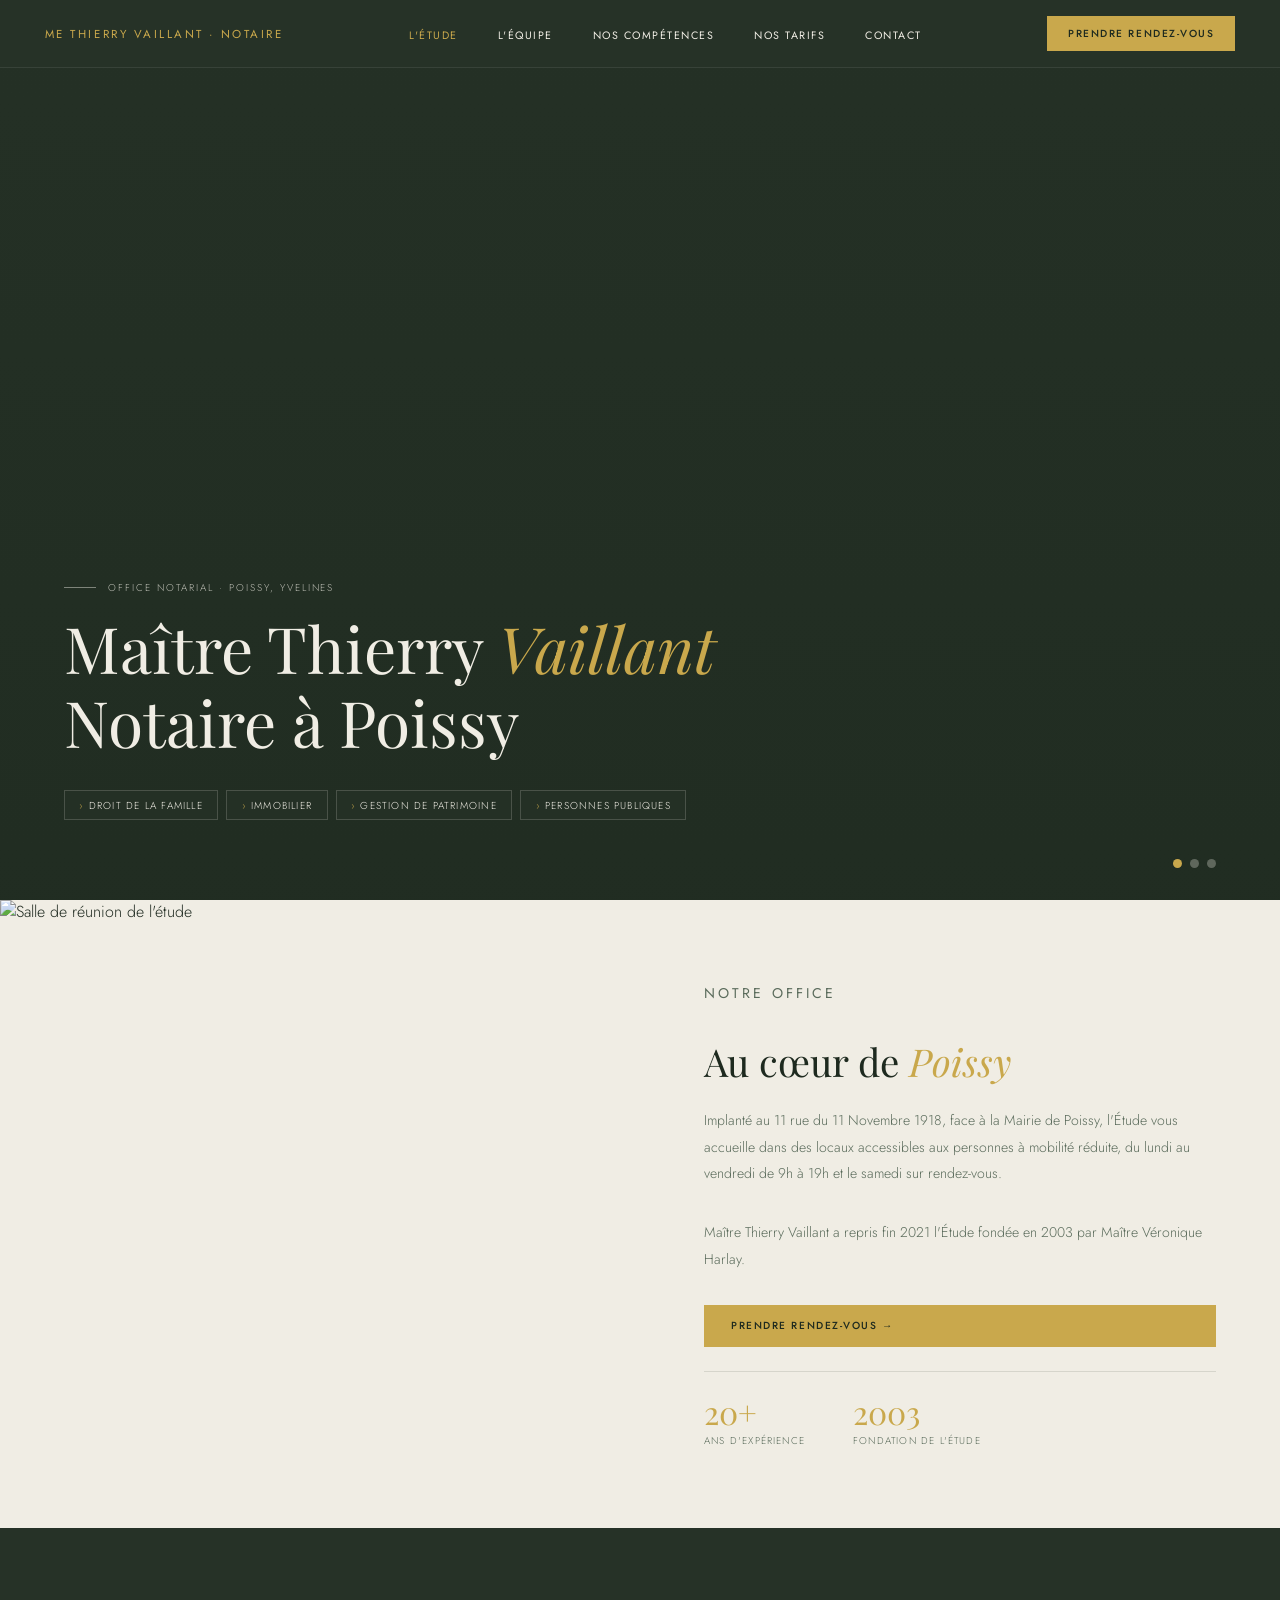
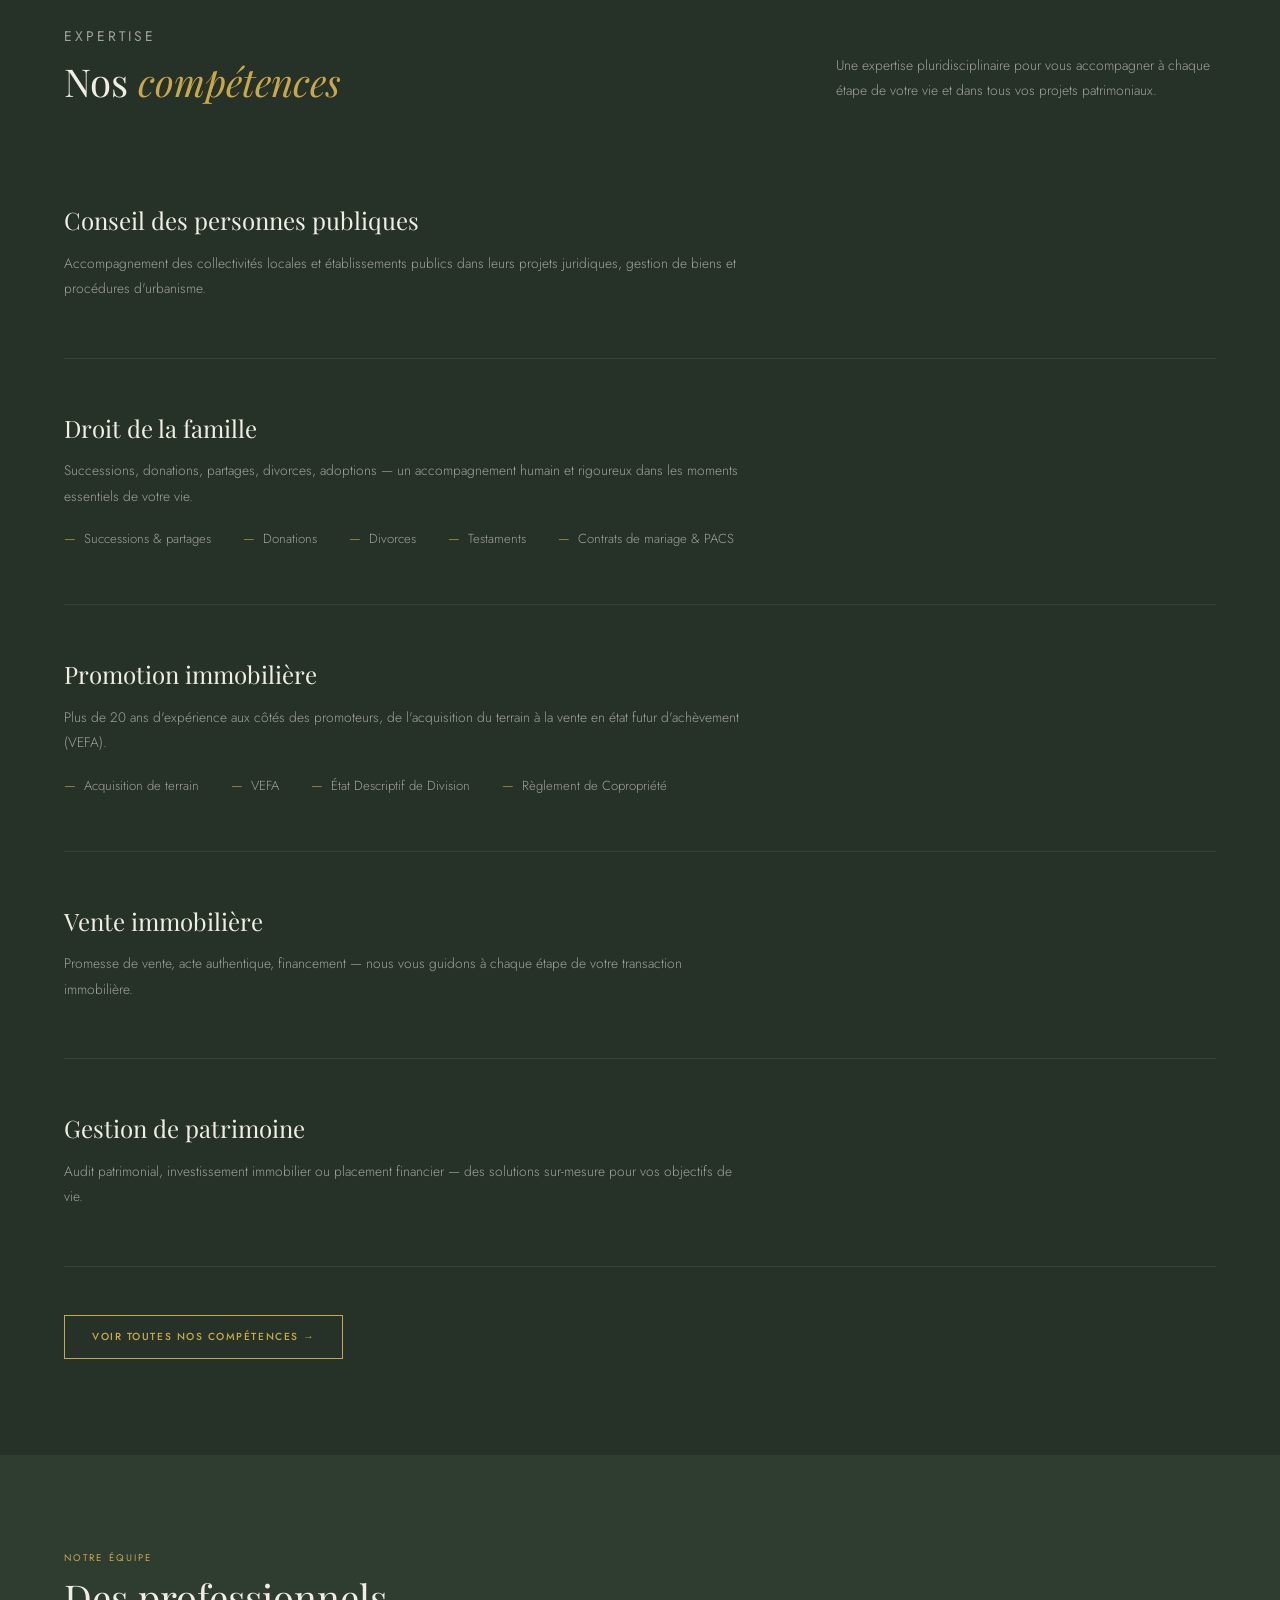
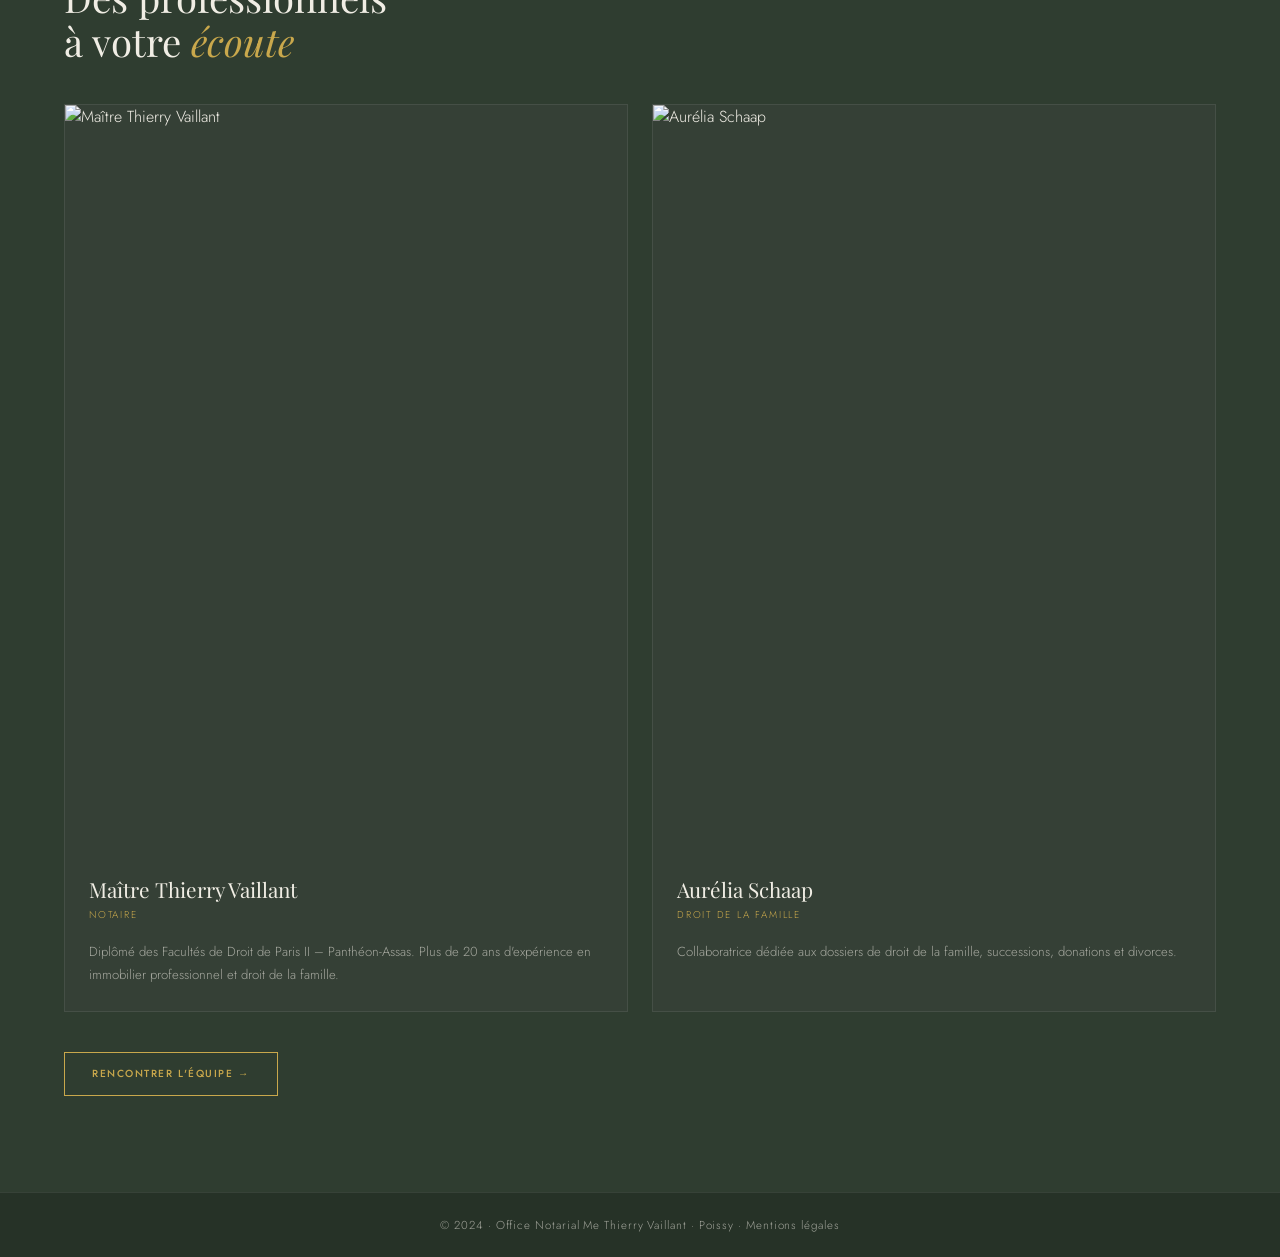
==== index.html @ fd230fa6 "first commit" ====
<!DOCTYPE html>
<html lang="fr">
<head>
  <meta charset="UTF-8">
  <meta name="viewport" content="width=device-width, initial-scale=1.0">
  <title>Office Notarial de Me Thierry VAILLANT — Notaire à Poissy</title>
  <link rel="stylesheet" href="style.css">
  <style>
    /* ── HERO SLIDER ── */
    .hero-slides { position:absolute; inset:0; z-index:0; }
    .hero-slide  { position:absolute; inset:0; opacity:0; transition:opacity 1s; }
    .hero-slide.active { opacity:1; }
    .hero-slide img { width:100%; height:100%; object-fit:cover; }

    .hero-dots { position:absolute; bottom:2rem; right:5vw; z-index:2; display:flex; gap:.5rem; }
    .dot { width:9px; height:9px; border-radius:50%; background:rgba(240,237,228,.3); cursor:pointer; transition:background .2s; border:none; }
    .dot.active { background:var(--gold); }

    /* ── OFFICE SECTION (alternating cream) ── */
    .office-intro {
      display:grid; grid-template-columns:1fr 1fr;
      gap:0; background:var(--cream); color:var(--text-dark);
    }
    .office-img { overflow:hidden; }
    .office-img img { width:100%; height:100%; object-fit:cover; display:block; min-height:400px; filter:saturate(.9); }
    .office-text { padding:5rem 5vw; display:flex; flex-direction:column; justify-content:center; }
    .office-text .label { color:var(--text-dark-muted); }
    .office-text h2 { color:var(--text-dark); margin-bottom:1.5rem; }
    .office-text p { font-size:.88rem; color:var(--text-dark-muted); line-height:1.9; margin-bottom:2rem; }
    .office-stats { display:flex; gap:3rem; margin-top:1.5rem; padding-top:1.5rem; border-top:1px solid rgba(30,42,31,.12); }
    .stat-num { font-family:'Playfair Display',serif; font-size:2rem; color:var(--gold); line-height:1; }
    .stat-lbl { font-size:.62rem; letter-spacing:.12em; text-transform:uppercase; color:var(--text-dark-muted); margin-top:.3rem; }

    /* ── COMPETENCES (dark) ── */
    .comp-header { display:flex; justify-content:space-between; align-items:flex-end; margin-bottom:3rem; gap:2rem; flex-wrap:wrap; }
    .comp-header p { font-size:.87rem; color:var(--text-muted); max-width:380px; line-height:1.8; }

    /* ── TEAM PREVIEW ── */
    .team-grid { display:grid; grid-template-columns:1fr 1fr; gap:1.5rem; margin-top:2.5rem; }

    @media(max-width:860px){
      .office-intro { grid-template-columns:1fr; }
      .office-img img { min-height:260px; }
      .team-grid { grid-template-columns:1fr; }
      .comp-header { flex-direction:column; align-items:flex-start; }
    }
  </style>
</head>
<body>

<!-- NAV -->
<nav>
  <a href="index.html" class="nav-logo">Me Thierry Vaillant · Notaire</a>
  <ul class="nav-links">
    <li><a href="index.html" class="active">L'étude</a></li>
    <li><a href="equipe.html">L'équipe</a></li>
    <li><a href="competences.html">Nos compétences</a></li>
    <li><a href="tarifs.html">Nos tarifs</a></li>
    <li><a href="contact.html">Contact</a></li>
  </ul>
  <a href="contact.html" class="nav-cta">Prendre rendez-vous</a>
  <button class="hamburger" id="ham"><span></span><span></span><span></span></button>
</nav>
<div class="mobile-menu" id="mob">
  <a href="index.html">L'étude</a>
  <a href="equipe.html">L'équipe</a>
  <a href="competences.html">Nos compétences</a>
  <a href="tarifs.html">Nos tarifs</a>
  <a href="contact.html">Contact</a>
  <a href="contact.html" class="mob-cta">Prendre rendez-vous</a>
</div>

<!-- HERO -->
<div class="hero">
  <div class="hero-slides">
    <div class="hero-slide active"><img src="https://images.unsplash.com/photo-1464082354059-27db6ce50048?w=1600&q=80" alt="Office notarial Poissy"></div>
    <div class="hero-slide"><img src="https://images.unsplash.com/photo-1497366216548-37526070297c?w=1600&q=80" alt="Étude notariale"></div>
    <div class="hero-slide"><img src="https://images.unsplash.com/photo-1486406146926-c627a92ad1ab?w=1600&q=80" alt="Poissy"></div>
  </div>
  <div class="hero-bg"></div>
  <div class="hero-content">
    <p class="hero-sublabel fu">Office Notarial · Poissy, Yvelines</p>
    <h1 class="fu fu1">Maître Thierry <span class="gold-italic">Vaillant</span><br>Notaire à Poissy</h1>
    <div class="hero-pills fu fu2">
      <span class="pill">Droit de la famille</span>
      <span class="pill">Immobilier</span>
      <span class="pill">Gestion de patrimoine</span>
      <span class="pill">Personnes publiques</span>
    </div>
  </div>
  <div class="hero-dots">
    <button class="dot active" data-i="0"></button>
    <button class="dot" data-i="1"></button>
    <button class="dot" data-i="2"></button>
  </div>
</div>

<!-- NOTRE OFFICE (cream) -->
<div class="office-intro">
  <div class="office-img">
    <img src="https://images.unsplash.com/photo-1497366811353-6870744d04b2?w=900&q=80" alt="Salle de réunion de l'étude">
  </div>
  <div class="office-text">
    <p class="label">Notre office</p>
    <h2>Au cœur de <span style="font-style:italic;color:var(--gold)">Poissy</span></h2>
    <p>
      Implanté au 11 rue du 11 Novembre 1918, face à la Mairie de Poissy, l'Étude vous accueille dans des locaux accessibles aux personnes à mobilité réduite, du lundi au vendredi de 9h à 19h et le samedi sur rendez-vous.
    </p>
    <p>
      Maître Thierry Vaillant a repris fin 2021 l'Étude fondée en 2003 par Maître Véronique Harlay.
    </p>
    <a href="contact.html" class="btn-gold">Prendre rendez-vous →</a>
    <div class="office-stats">
      <div><div class="stat-num">20+</div><div class="stat-lbl">Ans d'expérience</div></div>
      <div><div class="stat-num">2003</div><div class="stat-lbl">Fondation de l'étude</div></div>
    </div>
  </div>
</div>

<!-- NOS COMPÉTENCES (vert foncé) -->
<section class="sec-green">
  <div class="comp-header">
    <div>
      <p class="label">Expertise</p>
      <h2>Nos <span class="gold-italic">compétences</span></h2>
    </div>
    <p>Une expertise pluridisciplinaire pour vous accompagner à chaque étape de votre vie et dans tous vos projets patrimoniaux.</p>
  </div>

  <div class="comp-block">
    <h3>Conseil des personnes publiques</h3>
    <p>Accompagnement des collectivités locales et établissements publics dans leurs projets juridiques, gestion de biens et procédures d'urbanisme.</p>
  </div>
  <div class="comp-block">
    <h3>Droit de la famille</h3>
    <p>Successions, donations, partages, divorces, adoptions — un accompagnement humain et rigoureux dans les moments essentiels de votre vie.</p>
    <ul class="comp-list">
      <li>Successions & partages</li><li>Donations</li><li>Divorces</li><li>Testaments</li><li>Contrats de mariage & PACS</li>
    </ul>
  </div>
  <div class="comp-block">
    <h3>Promotion immobilière</h3>
    <p>Plus de 20 ans d'expérience aux côtés des promoteurs, de l'acquisition du terrain à la vente en état futur d'achèvement (VEFA).</p>
    <ul class="comp-list">
      <li>Acquisition de terrain</li><li>VEFA</li><li>État Descriptif de Division</li><li>Règlement de Copropriété</li>
    </ul>
  </div>
  <div class="comp-block">
    <h3>Vente immobilière</h3>
    <p>Promesse de vente, acte authentique, financement — nous vous guidons à chaque étape de votre transaction immobilière.</p>
  </div>
  <div class="comp-block">
    <h3>Gestion de patrimoine</h3>
    <p>Audit patrimonial, investissement immobilier ou placement financier — des solutions sur-mesure pour vos objectifs de vie.</p>
  </div>

  <div style="margin-top:3rem;">
    <a href="competences.html" class="btn-outline">Voir toutes nos compétences →</a>
  </div>
</section>

<!-- NOTRE ÉQUIPE (vert moyen) -->
<section class="sec-mid">
  <p class="label">Notre équipe</p>
  <h2>Des professionnels<br>à votre <span class="gold-italic">écoute</span></h2>
  <div class="team-grid">
    <div class="team-card">
      <img src="https://images.unsplash.com/photo-1560250097-0b93528c311a?w=600&q=80" alt="Maître Thierry Vaillant">
      <div class="team-card-body">
        <h3>Maître Thierry Vaillant</h3>
        <p class="role">Notaire</p>
        <p>Diplômé des Facultés de Droit de Paris II – Panthéon-Assas. Plus de 20 ans d'expérience en immobilier professionnel et droit de la famille.</p>
      </div>
    </div>
    <div class="team-card">
      <img src="https://images.unsplash.com/photo-1573496359142-b8d87734a5a2?w=600&q=80" alt="Aurélia Schaap">
      <div class="team-card-body">
        <h3>Aurélia Schaap</h3>
        <p class="role">Droit de la famille</p>
        <p>Collaboratrice dédiée aux dossiers de droit de la famille, successions, donations et divorces.</p>
      </div>
    </div>
  </div>
  <div style="margin-top:2.5rem;">
    <a href="equipe.html" class="btn-outline">Rencontrer l'équipe →</a>
  </div>
</section>

<!-- FOOTER -->
<footer>
  © 2024 · Office Notarial Me Thierry Vaillant · Poissy · <a href="#">Mentions légales</a>
</footer>

<script>
  // NAV hamburger
  document.getElementById('ham').addEventListener('click',()=>document.getElementById('mob').classList.toggle('open'));

  // Hero slider
  const slides = document.querySelectorAll('.hero-slide');
  const dots   = document.querySelectorAll('.hero-dots .dot');
  let cur = 0;
  function go(i) {
    slides[cur].classList.remove('active'); dots[cur].classList.remove('active');
    cur = i; slides[cur].classList.add('active'); dots[cur].classList.add('active');
  }
  dots.forEach(d => d.addEventListener('click', () => go(+d.dataset.i)));
  setInterval(() => go((cur + 1) % slides.length), 5000);
</script>
</body>
</html>
---- style.css ----
@import url('https://fonts.googleapis.com/css2?family=Playfair+Display:ital,wght@0,400;0,500;1,400;1,500&family=Jost:wght@300;400;500&display=swap');

:root {
  --green-dark:   #263227;
  --green-mid:    #2f3d30;
  --green-card:   #354036;
  --green-border: rgba(255,255,255,0.08);
  --cream:        #F0EDE4;
  --gold:         #C9A84C;
  --gold-hover:   #dbbe6a;
  --text-light:   #F0EDE4;
  --text-muted:   rgba(240,237,228,0.6);
  --text-dark:    #1e2a1f;
  --text-dark-muted: #5a6b5b;
  --nav-h:        68px;
}

*, *::before, *::after { box-sizing: border-box; margin: 0; padding: 0; }
html { scroll-behavior: smooth; }

body {
  font-family: 'Jost', sans-serif;
  font-weight: 300;
  background: var(--green-dark);
  color: var(--text-light);
  overflow-x: hidden;
}

/* NAV */
nav {
  position: fixed;
  top: 0; left: 0; right: 0;
  z-index: 100;
  height: var(--nav-h);
  background: var(--green-dark);
  display: flex;
  align-items: center;
  justify-content: space-between;
  padding: 0 3.5vw;
  border-bottom: 1px solid var(--green-border);
}
.nav-logo {
  font-size: 0.72rem;
  font-weight: 400;
  letter-spacing: 0.22em;
  text-transform: uppercase;
  color: var(--gold);
  text-decoration: none;
}
.nav-links { display: flex; gap: 2.5rem; list-style: none; }
.nav-links a {
  font-size: 0.67rem;
  font-weight: 400;
  letter-spacing: 0.14em;
  text-transform: uppercase;
  color: var(--text-light);
  text-decoration: none;
  transition: color .2s;
}
.nav-links a:hover, .nav-links a.active { color: var(--gold); }
.nav-cta {
  font-size: 0.64rem;
  font-weight: 500;
  letter-spacing: 0.15em;
  text-transform: uppercase;
  color: var(--text-dark);
  background: var(--gold);
  text-decoration: none;
  padding: 0.6rem 1.3rem;
  transition: background .2s;
}
.nav-cta:hover { background: var(--gold-hover); }

.hamburger { display:none; flex-direction:column; gap:5px; cursor:pointer; background:none; border:none; padding:4px; }
.hamburger span { display:block; width:22px; height:1px; background:var(--text-light); }

.mobile-menu {
  display:none; position:fixed;
  top:var(--nav-h); left:0; right:0;
  background:var(--green-dark);
  padding:1.5rem 3.5vw 2rem;
  border-top:1px solid var(--green-border);
  z-index:99;
  flex-direction:column; gap:1.25rem;
}
.mobile-menu.open { display:flex; }
.mobile-menu a { font-size:.75rem; letter-spacing:.14em; text-transform:uppercase; color:var(--text-light); text-decoration:none; }
.mobile-menu .mob-cta { background:var(--gold); color:var(--text-dark); padding:.75rem 1.25rem; text-align:center; font-weight:500; }

/* LABEL */
.label {
  font-size: 0.6rem;
  font-weight: 400;
  letter-spacing: 0.22em;
  text-transform: uppercase;
  color: var(--gold);
  margin-bottom: 0.65rem;
}

/* SECTIONS */
.sec-green  { background: var(--green-dark); padding: 6rem 5vw; }
.sec-mid    { background: var(--green-mid);  padding: 6rem 5vw; }
.sec-cream  { background: var(--cream);      padding: 6rem 5vw; color: var(--text-dark); }

/* HEADINGS */
h1, h2, h3 { font-family: 'Playfair Display', serif; font-weight: 400; line-height: 1.15; }
h1 { font-size: clamp(2.8rem, 5vw, 5rem); }
h2 { font-size: clamp(1.9rem, 3vw, 2.8rem); }
h3 { font-size: 1.2rem; }
.gold-italic { font-style: italic; color: var(--gold); }

/* HERO */
.hero {
  position: relative;
  height: 100vh; min-height: 600px;
  display: flex; align-items: flex-end;
  padding-bottom: 5rem; padding-left: 5vw;
  overflow: hidden;
}
.hero-bg { position:absolute; inset:0; z-index:1; background: linear-gradient(to bottom, rgba(30,42,31,.2) 0%, rgba(30,42,31,.65) 100%); }
.hero-bg-img { position:absolute; inset:0; width:100%; height:100%; object-fit:cover; z-index:0; }
.hero-content { position:relative; z-index:2; }
.hero-sublabel {
  font-size:.62rem; letter-spacing:.2em; text-transform:uppercase;
  color:rgba(240,237,228,.75);
  display:flex; align-items:center; gap:.75rem; margin-bottom:1rem;
}
.hero-sublabel::before { content:''; display:block; width:32px; height:1px; background:rgba(240,237,228,.45); }
.hero-pills { display:flex; flex-wrap:wrap; gap:.5rem; margin-top:2rem; }
.pill {
  font-size:.63rem; letter-spacing:.12em; text-transform:uppercase;
  color:var(--text-light);
  background:rgba(38,50,39,.75);
  border:1px solid rgba(240,237,228,.18);
  padding:.4rem .9rem; backdrop-filter:blur(4px);
}
.pill::before { content:'› '; color:var(--gold); }

/* PAGE HERO */
.page-hero {
  padding: calc(var(--nav-h) + 4rem) 5vw 4rem;
  background: var(--green-dark);
}
.page-hero p.sub {
  font-size:.88rem; color:var(--text-muted);
  line-height:1.85; margin-top:1rem; max-width:540px;
}

/* CARD DARK */
.card-dark {
  background: var(--green-card);
  border: 1px solid var(--green-border);
  padding: 2rem;
}

/* CARD CREAM */
.card-cream {
  background: #fff;
  border: 1px solid rgba(0,0,0,.07);
  padding: 1.4rem 1.6rem;
  display: flex; align-items: flex-start; gap: 1rem;
}
.card-cream .cc-icon { font-size:1.1rem; flex-shrink:0; padding-top:2px; }
.card-cream .cc-label { font-size:.58rem; letter-spacing:.2em; text-transform:uppercase; color:var(--gold); margin-bottom:.25rem; }
.card-cream .cc-text { font-size:.84rem; color:var(--text-dark); line-height:1.7; }

/* INFO ROWS (dark) */
.info-row {
  display:flex; align-items:flex-start; gap:1rem;
  padding:1.1rem 0;
  border-bottom:1px solid var(--green-border);
}
.info-row:last-child { border-bottom:none; }
.info-row .ir-icon { font-size:1.1rem; flex-shrink:0; width:28px; }
.info-row .ir-label { font-size:.58rem; letter-spacing:.2em; text-transform:uppercase; color:var(--gold); margin-bottom:.2rem; }
.info-row .ir-text { font-size:.85rem; color:var(--text-light); line-height:1.65; }

/* LAYOUTS */
.two-col { display:grid; grid-template-columns:1fr 1fr; gap:5rem; align-items:start; }
.two-col-wide { grid-template-columns:1.35fr 1fr; }
.grid-2 { display:grid; grid-template-columns:1fr 1fr; gap:1.25rem; }

/* COMP BLOCKS */
.comp-block { padding:3.5rem 0; border-bottom:1px solid var(--green-border); }
.comp-block:last-child { border-bottom:none; }
.comp-block h3 { font-family:'Playfair Display',serif; font-size:1.5rem; color:var(--text-light); margin-bottom:1rem; }
.comp-block p { font-size:.86rem; color:var(--text-muted); line-height:1.85; max-width:680px; }
.comp-list { list-style:none; margin-top:1.25rem; display:flex; flex-wrap:wrap; gap:.5rem 2rem; }
.comp-list li { font-size:.82rem; color:var(--text-muted); display:flex; align-items:center; gap:.5rem; }
.comp-list li::before { content:'—'; color:var(--gold); }

/* TABLE */
table { width:100%; border-collapse:collapse; }
thead th {
  font-size:.6rem; font-weight:400; letter-spacing:.2em; text-transform:uppercase;
  color:var(--gold); padding:.75rem 1.25rem;
  border-bottom:1px solid var(--green-border); text-align:left;
}
tbody tr { border-bottom:1px solid var(--green-border); transition:background .2s; }
tbody tr:hover { background:rgba(255,255,255,.04); }
tbody td { padding:1rem 1.25rem; font-size:.84rem; color:var(--text-light); line-height:1.5; }
tbody td.gold { color:var(--gold); }

/* BADGE */
.badge {
  display:inline-flex; align-items:center; gap:.4rem;
  font-size:.58rem; font-weight:500; letter-spacing:.15em; text-transform:uppercase;
  color:var(--text-light);
  background:rgba(60,130,60,.3);
  border:1px solid rgba(80,160,80,.35);
  padding:.3rem .8rem;
}
.badge::before { content:'●'; color:#6abf6a; font-size:.45rem; }

/* BUTTONS */
.btn-gold {
  display:inline-flex; align-items:center; gap:.6rem;
  font-family:'Jost',sans-serif; font-size:.64rem; font-weight:500;
  letter-spacing:.15em; text-transform:uppercase;
  color:var(--text-dark); background:var(--gold);
  text-decoration:none; padding:.85rem 1.7rem;
  border:none; cursor:pointer; transition:background .2s;
}
.btn-gold:hover { background:var(--gold-hover); }

.btn-outline {
  display:inline-flex; align-items:center; gap:.6rem;
  font-size:.64rem; font-weight:500; letter-spacing:.15em; text-transform:uppercase;
  color:var(--gold); background:transparent;
  border:1px solid var(--gold); text-decoration:none;
  padding:.85rem 1.7rem; transition:background .2s, color .2s;
}
.btn-outline:hover { background:var(--gold); color:var(--text-dark); }

/* TEAM CARD */
.team-card { background:var(--green-card); border:1px solid var(--green-border); }
.team-card img { width:100%; aspect-ratio:3/4; object-fit:cover; object-position:top; display:block; filter:saturate(.9); }
.team-card-body { padding:1.5rem; }
.team-card-body h3 { font-size:1.3rem; color:var(--text-light); margin-bottom:.25rem; }
.team-card-body .role { font-size:.62rem; letter-spacing:.18em; text-transform:uppercase; color:var(--gold); margin-bottom:1rem; }
.team-card-body p { font-size:.82rem; color:var(--text-muted); line-height:1.8; }

/* FORM */
.form-group { margin-bottom:1.1rem; }
.form-group label { display:block; font-size:.58rem; letter-spacing:.18em; text-transform:uppercase; color:var(--text-muted); margin-bottom:.4rem; }
.form-group input,
.form-group select,
.form-group textarea {
  width:100%; font-family:'Jost',sans-serif; font-size:.85rem; font-weight:300;
  color:var(--text-light); background:rgba(255,255,255,.05);
  border:none; border-bottom:1px solid var(--green-border);
  padding:.7rem 0; outline:none; transition:border-color .2s; -webkit-appearance:none;
}
.form-group input:focus,
.form-group select:focus,
.form-group textarea:focus { border-color:var(--gold); }
.form-group textarea { resize:vertical; min-height:100px; }
.form-group select {
  cursor:pointer;
  background-image:url("data:image/svg+xml,%3Csvg xmlns='http://www.w3.org/2000/svg' width='10' height='6'%3E%3Cpath d='M0 0l5 6 5-6z' fill='%23C9A84C'/%3E%3C/svg%3E");
  background-repeat:no-repeat; background-position:right 0 center;
}
.form-group select option { background:var(--green-dark); }

/* CONTACT ROW */
.contact-row {
  display:flex; align-items:center; gap:.85rem;
  padding:.9rem 0; border-bottom:1px solid var(--green-border);
  font-size:.87rem; color:var(--text-light);
}
.contact-row .ci-icon { font-size:1rem; width:24px; flex-shrink:0; }
.contact-row a { color:var(--text-light); text-decoration:none; }
.contact-row a:hover { color:var(--gold); }

/* FOOTER */
footer {
  background:var(--green-dark);
  border-top:1px solid var(--green-border);
  padding:1.5rem 5vw; text-align:center;
  font-size:.72rem; color:var(--text-muted); letter-spacing:.08em;
}
footer a { color:var(--text-muted); text-decoration:none; }
footer a:hover { color:var(--gold); }

/* RESPONSIVE */
@media (max-width: 860px) {
  .nav-links, .nav-cta { display:none; }
  .hamburger { display:flex; }
  .two-col, .two-col-wide { grid-template-columns:1fr; gap:2.5rem; }
  .grid-2 { grid-template-columns:1fr; }
  .sec-green, .sec-mid, .sec-cream { padding:4rem 5vw; }
}

/* FADE UP */
@keyframes fadeUp { from { opacity:0; transform:translateY(22px); } to { opacity:1; transform:translateY(0); } }
.fu  { opacity:0; animation:fadeUp .7s ease forwards; }
.fu1 { animation-delay:.1s; }
.fu2 { animation-delay:.22s; }
.fu3 { animation-delay:.36s; }
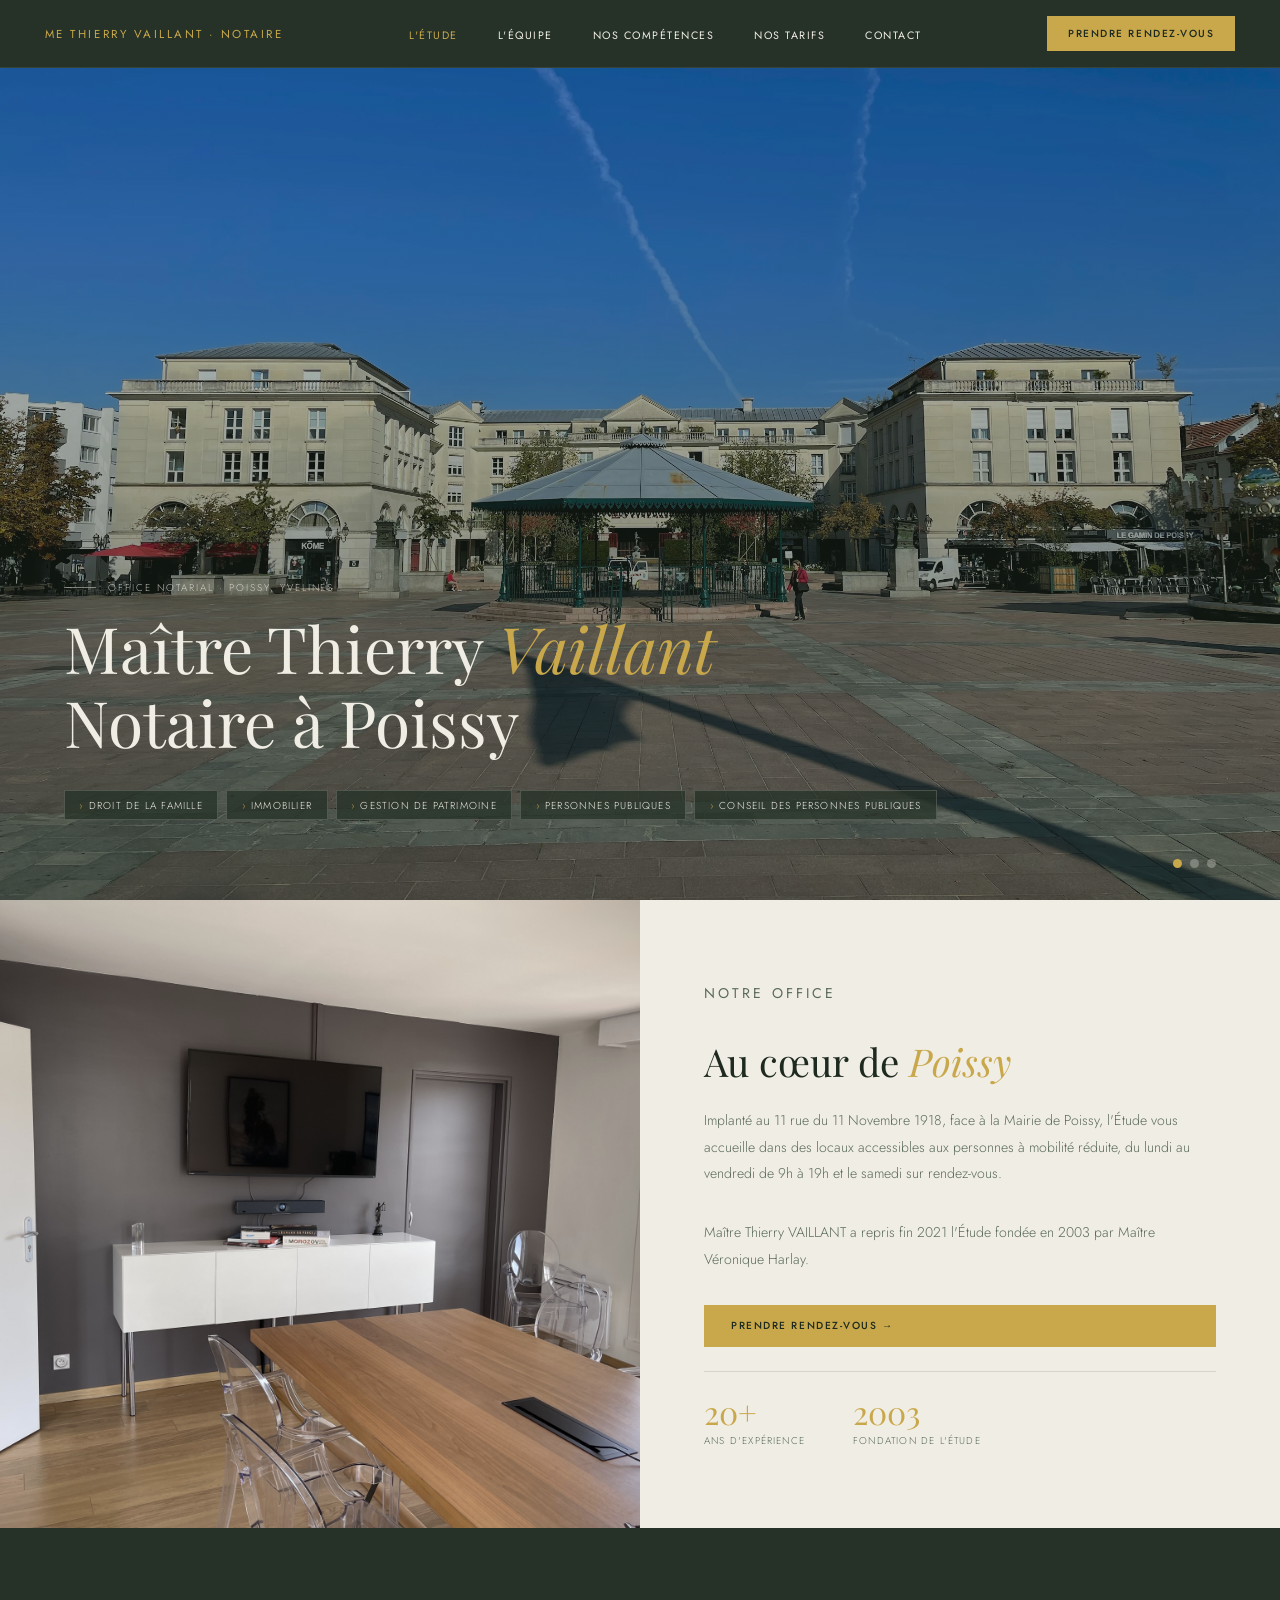
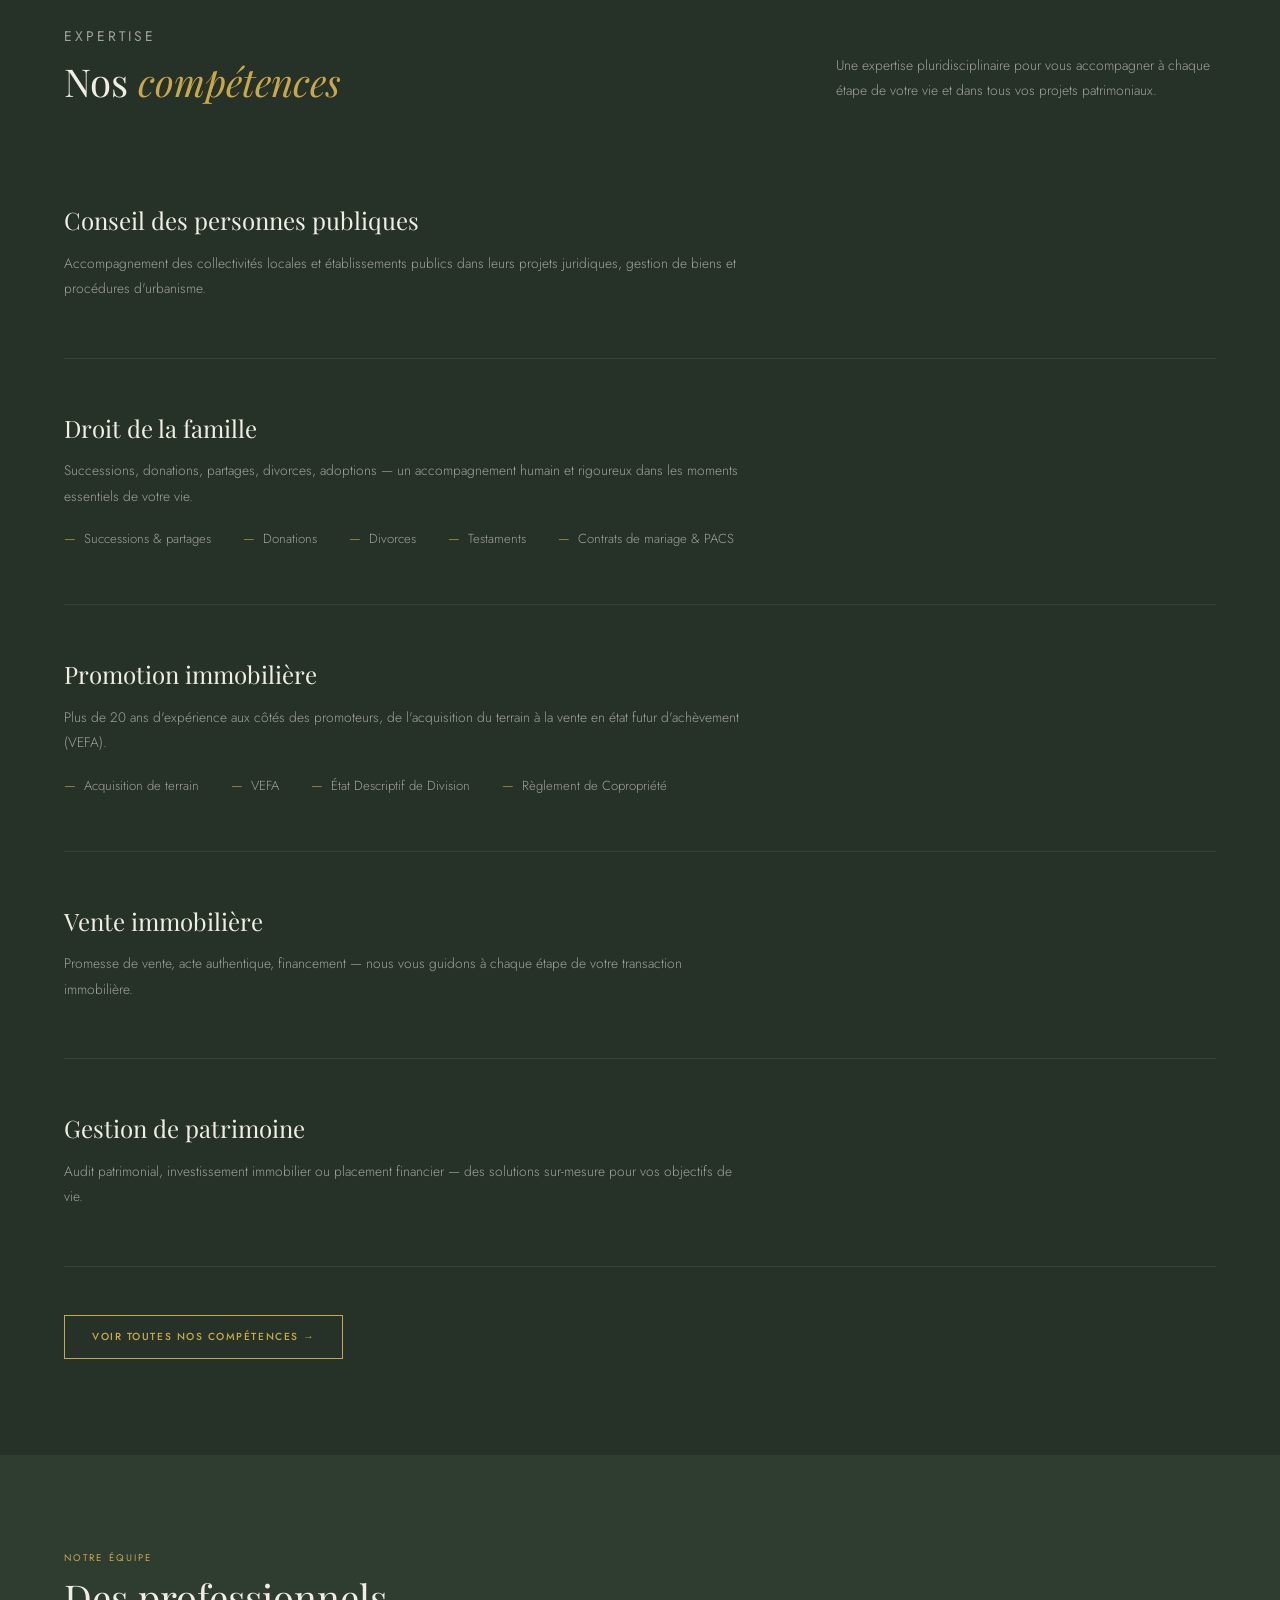
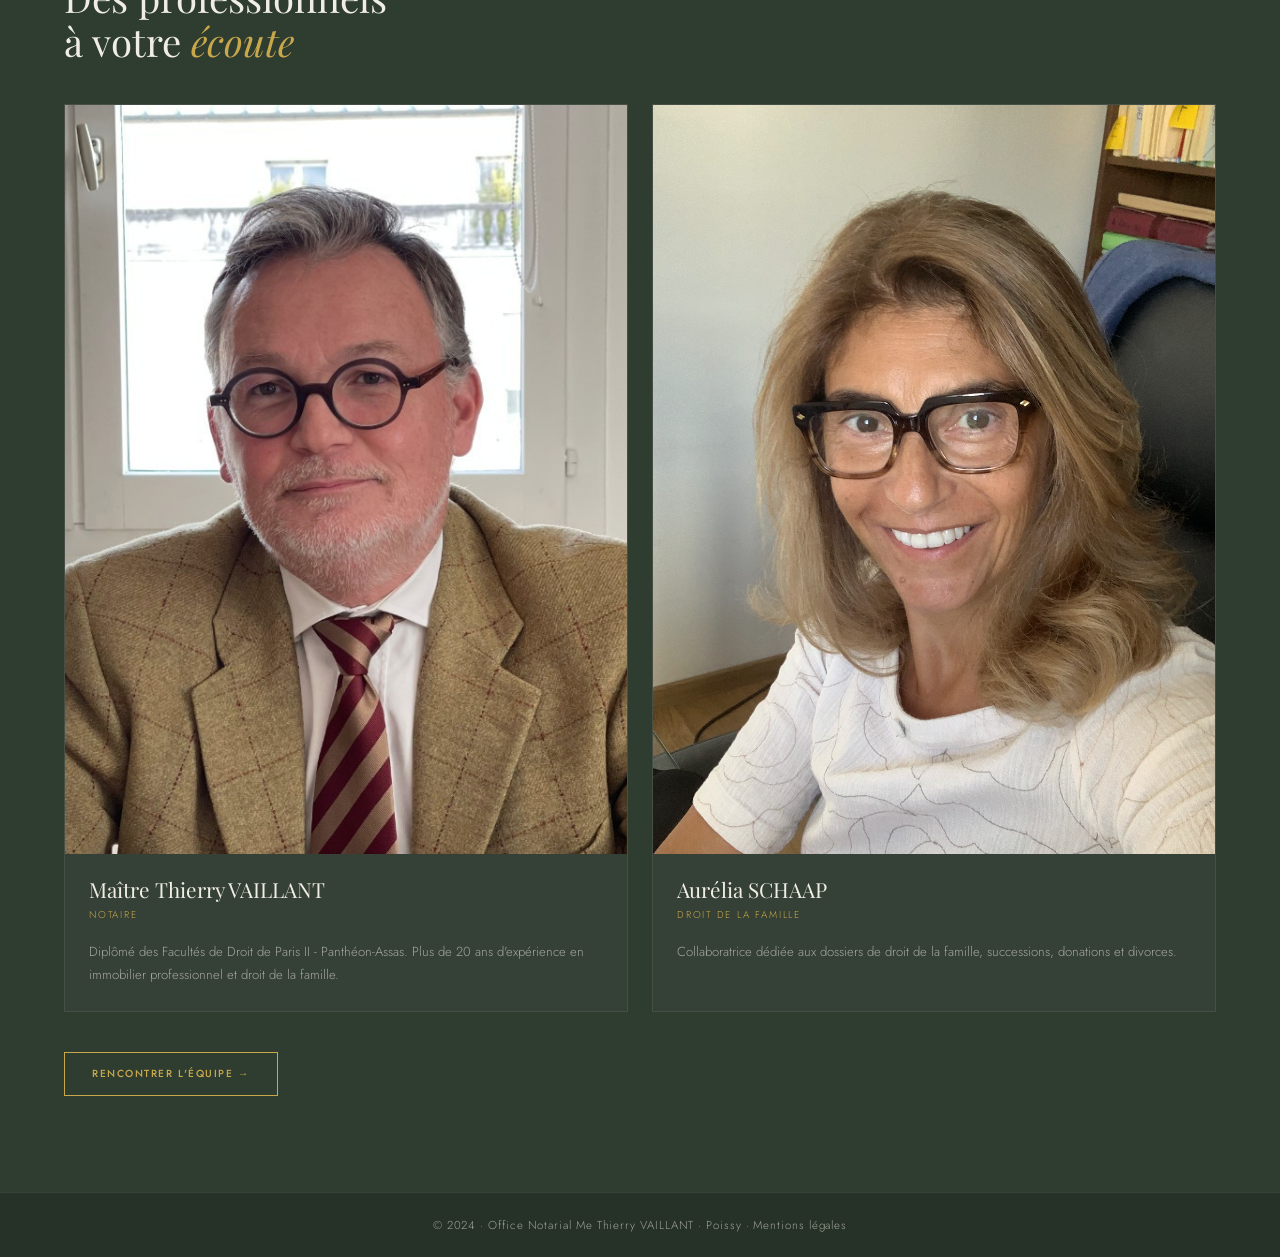
==== commit aa153a5b: "feat: add photos" ====
--- a/index.html
+++ b/index.html
@@ -50,7 +50,7 @@
 
 <!-- NAV -->
 <nav>
-  <a href="index.html" class="nav-logo">Me Thierry Vaillant · Notaire</a>
+  <a href="index.html" class="nav-logo">Me Thierry VAILLANT · Notaire</a>
   <ul class="nav-links">
     <li><a href="index.html" class="active">L'étude</a></li>
     <li><a href="equipe.html">L'équipe</a></li>
@@ -73,9 +73,9 @@
 <!-- HERO -->
 <div class="hero">
   <div class="hero-slides">
-    <div class="hero-slide active"><img src="https://images.unsplash.com/photo-1464082354059-27db6ce50048?w=1600&q=80" alt="Office notarial Poissy"></div>
-    <div class="hero-slide"><img src="https://images.unsplash.com/photo-1497366216548-37526070297c?w=1600&q=80" alt="Étude notariale"></div>
-    <div class="hero-slide"><img src="https://images.unsplash.com/photo-1486406146926-c627a92ad1ab?w=1600&q=80" alt="Poissy"></div>
+    <div class="hero-slide active"><img src="./photos//office/outside.webp" alt="Office notarial Poissy"></div>
+    <div class="hero-slide"><img src="./photos/office/accueil.jpg" alt="Étude notariale"></div>
+    <div class="hero-slide"><img src="./photos/office/sign.jpg" alt="Poissy"></div>
   </div>
   <div class="hero-bg"></div>
   <div class="hero-content">
@@ -86,6 +86,7 @@
       <span class="pill">Immobilier</span>
       <span class="pill">Gestion de patrimoine</span>
       <span class="pill">Personnes publiques</span>
+      <span class="pill">Conseil des personnes publiques</span>
     </div>
   </div>
   <div class="hero-dots">
@@ -98,7 +99,7 @@
 <!-- NOTRE OFFICE (cream) -->
 <div class="office-intro">
   <div class="office-img">
-    <img src="https://images.unsplash.com/photo-1497366811353-6870744d04b2?w=900&q=80" alt="Salle de réunion de l'étude">
+    <img src="./photos/office/sign_2.jpg" alt="Salle de réunion de l'étude">
   </div>
   <div class="office-text">
     <p class="label">Notre office</p>
@@ -107,7 +108,7 @@
       Implanté au 11 rue du 11 Novembre 1918, face à la Mairie de Poissy, l'Étude vous accueille dans des locaux accessibles aux personnes à mobilité réduite, du lundi au vendredi de 9h à 19h et le samedi sur rendez-vous.
     </p>
     <p>
-      Maître Thierry Vaillant a repris fin 2021 l'Étude fondée en 2003 par Maître Véronique Harlay.
+      Maître Thierry VAILLANT a repris fin 2021 l'Étude fondée en 2003 par Maître Véronique Harlay.
     </p>
     <a href="contact.html" class="btn-gold">Prendre rendez-vous →</a>
     <div class="office-stats">
@@ -165,17 +166,17 @@
   <h2>Des professionnels<br>à votre <span class="gold-italic">écoute</span></h2>
   <div class="team-grid">
     <div class="team-card">
-      <img src="https://images.unsplash.com/photo-1560250097-0b93528c311a?w=600&q=80" alt="Maître Thierry Vaillant">
+      <img src="./photos/team/2.jpeg" alt="Maître Thierry VAILLANT">
       <div class="team-card-body">
-        <h3>Maître Thierry Vaillant</h3>
+        <h3>Maître Thierry VAILLANT</h3>
         <p class="role">Notaire</p>
-        <p>Diplômé des Facultés de Droit de Paris II – Panthéon-Assas. Plus de 20 ans d'expérience en immobilier professionnel et droit de la famille.</p>
+        <p>Diplômé des Facultés de Droit de Paris II - Panthéon-Assas. Plus de 20 ans d'expérience en immobilier professionnel et droit de la famille.</p>
       </div>
     </div>
     <div class="team-card">
-      <img src="https://images.unsplash.com/photo-1573496359142-b8d87734a5a2?w=600&q=80" alt="Aurélia Schaap">
+      <img src="./photos/team/1.png" alt="Aurélia SCHAAP">
       <div class="team-card-body">
-        <h3>Aurélia Schaap</h3>
+        <h3>Aurélia SCHAAP</h3>
         <p class="role">Droit de la famille</p>
         <p>Collaboratrice dédiée aux dossiers de droit de la famille, successions, donations et divorces.</p>
       </div>
@@ -188,7 +189,7 @@
 
 <!-- FOOTER -->
 <footer>
-  © 2024 · Office Notarial Me Thierry Vaillant · Poissy · <a href="#">Mentions légales</a>
+  © 2024 · Office Notarial Me Thierry VAILLANT · Poissy · <a href="mentions.html">Mentions légales</a>
 </footer>
 
 <script>
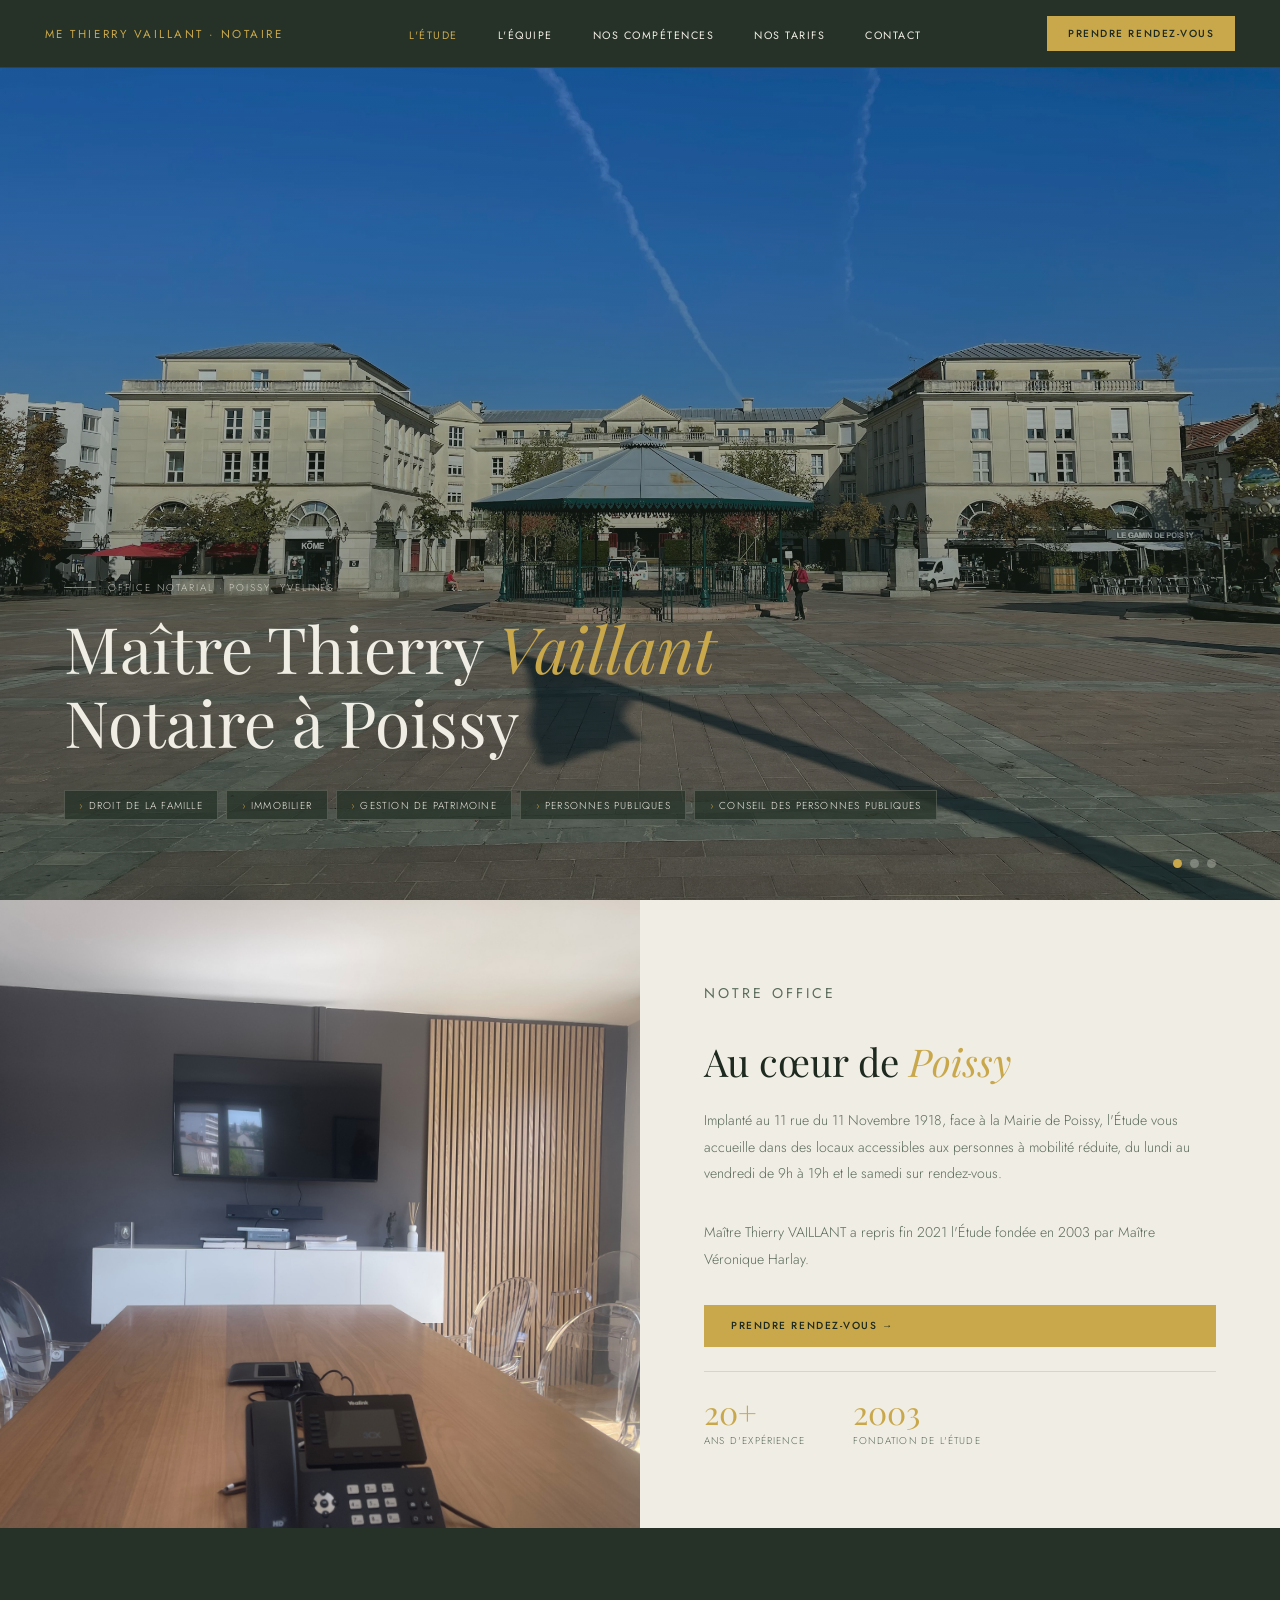
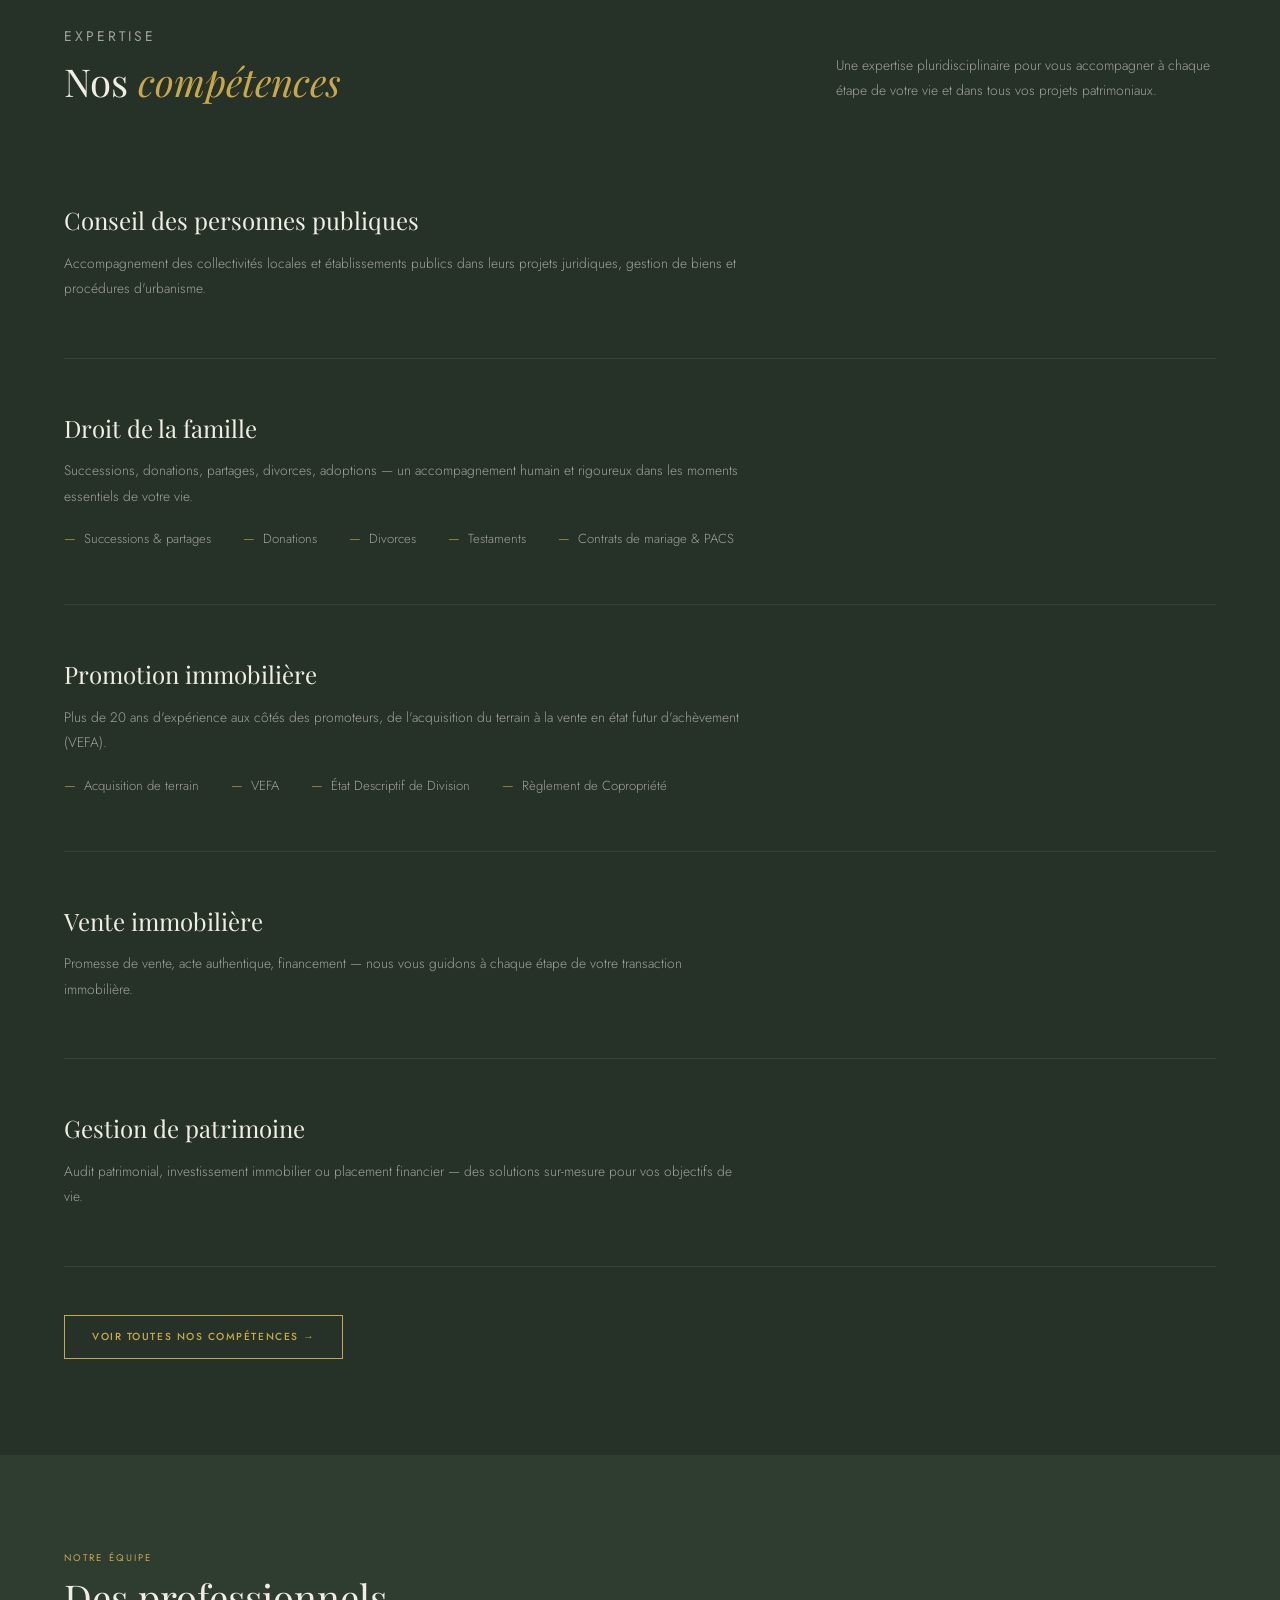
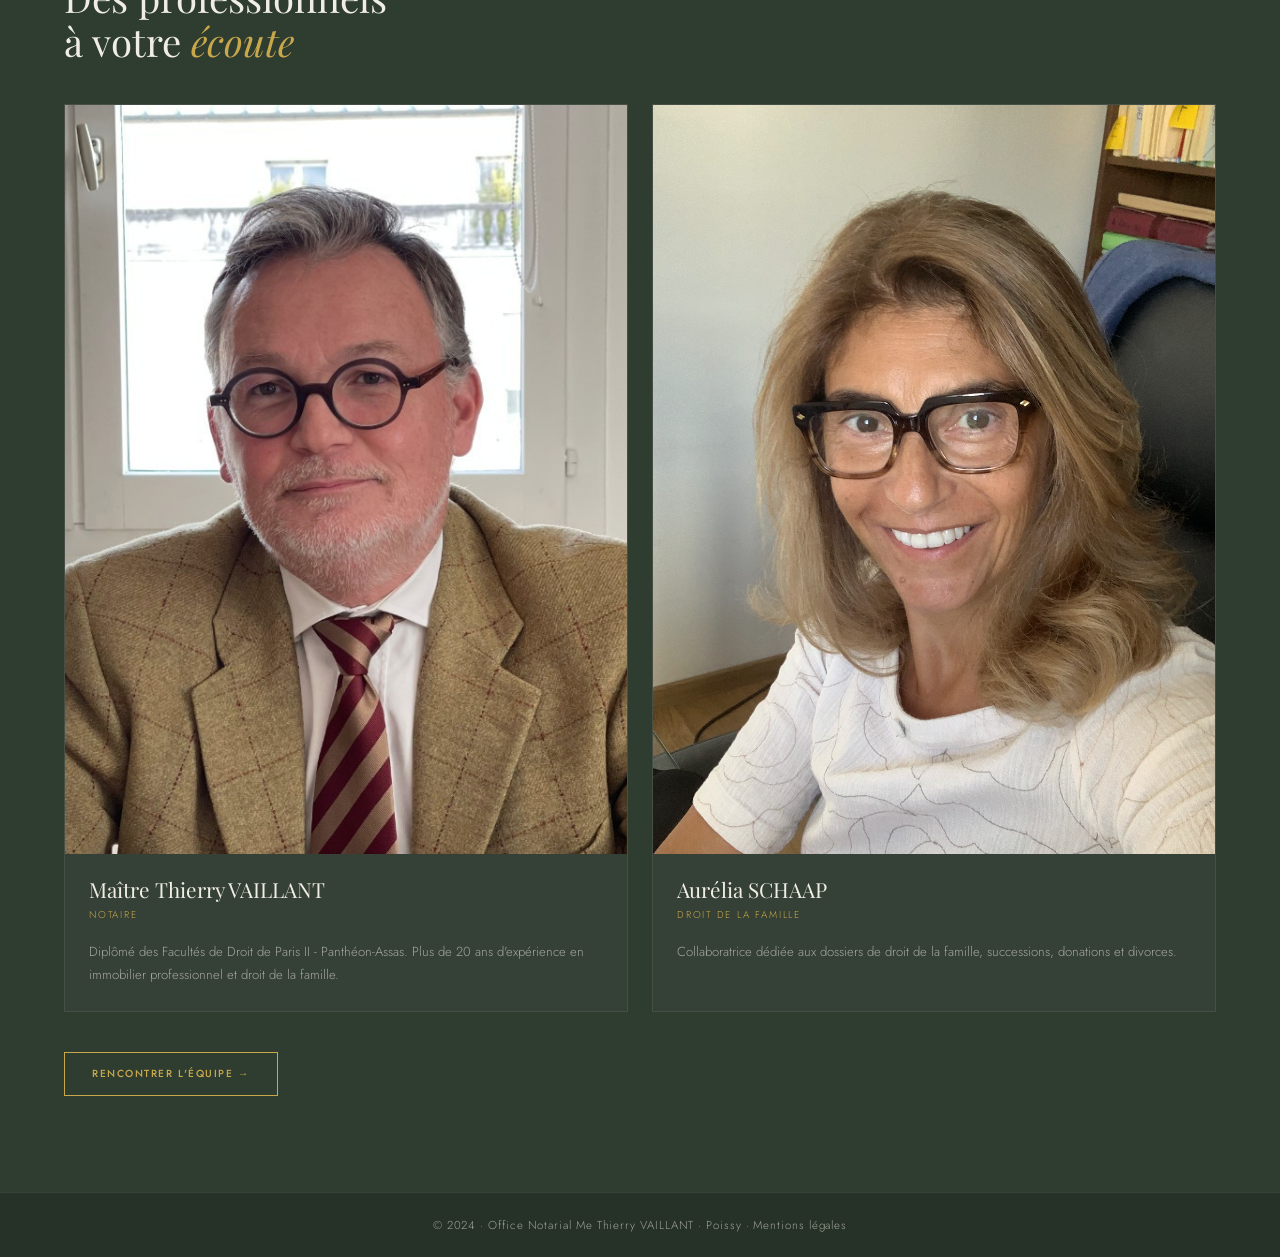
==== commit ba540c8e: "FEAT: Add changes from dad" ====
--- a/index.html
+++ b/index.html
@@ -99,7 +99,7 @@
 <!-- NOTRE OFFICE (cream) -->
 <div class="office-intro">
   <div class="office-img">
-    <img src="./photos/office/sign_2.jpg" alt="Salle de réunion de l'étude">
+    <img src="./photos/office/sign_3.jpg" alt="Salle de réunion de l'étude">
   </div>
   <div class="office-text">
     <p class="label">Notre office</p>
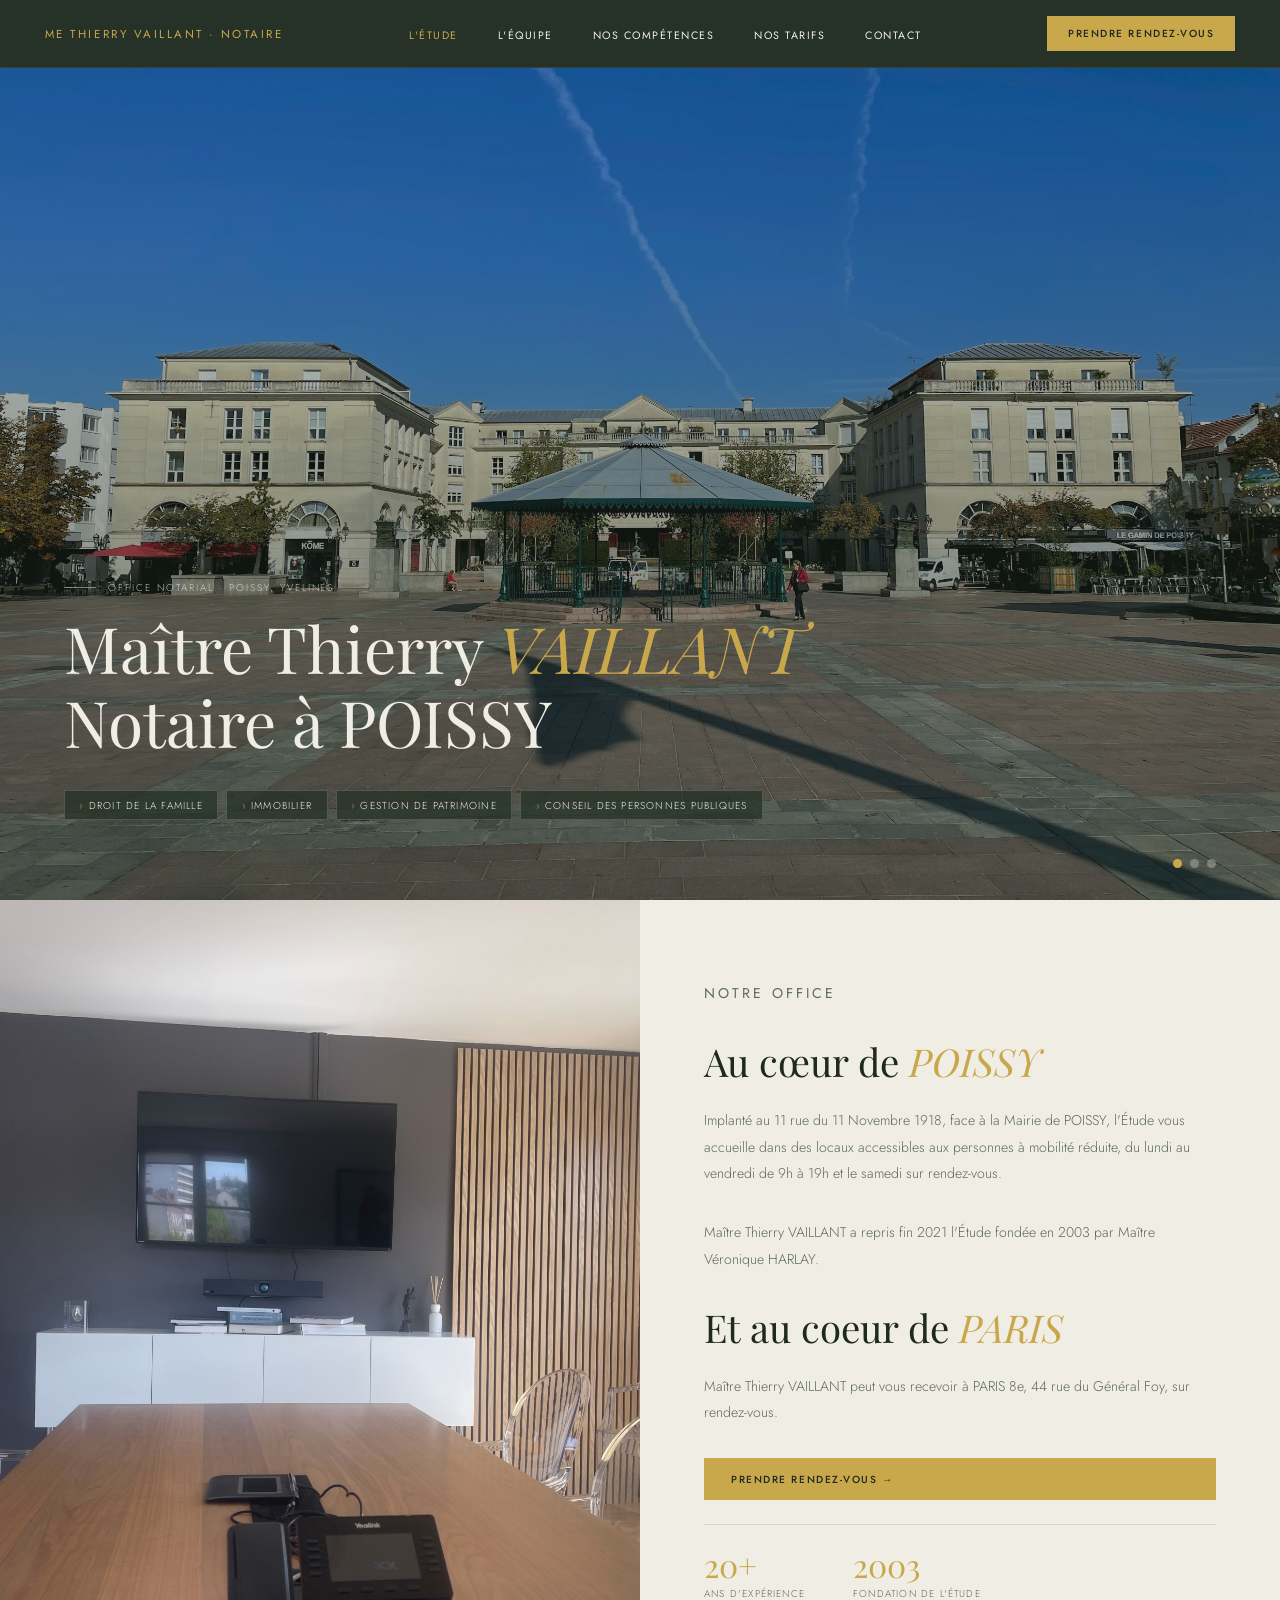
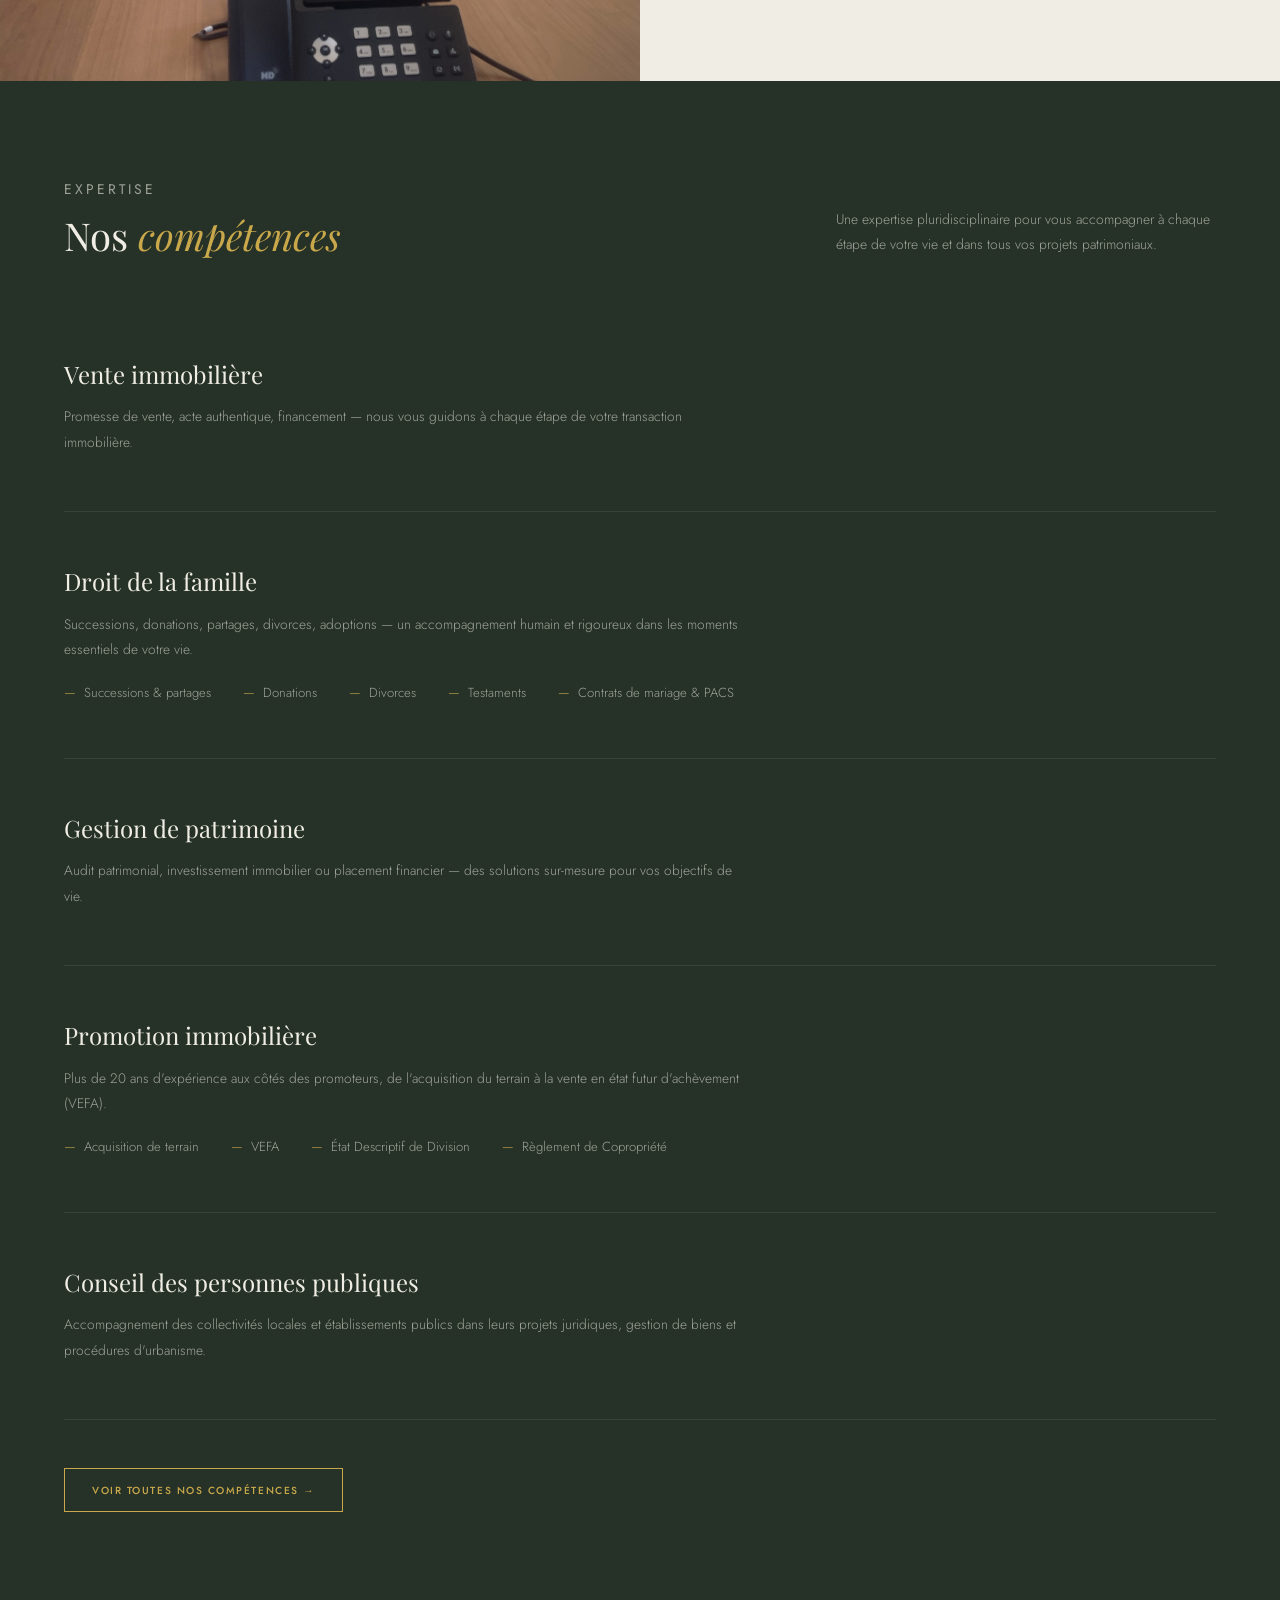
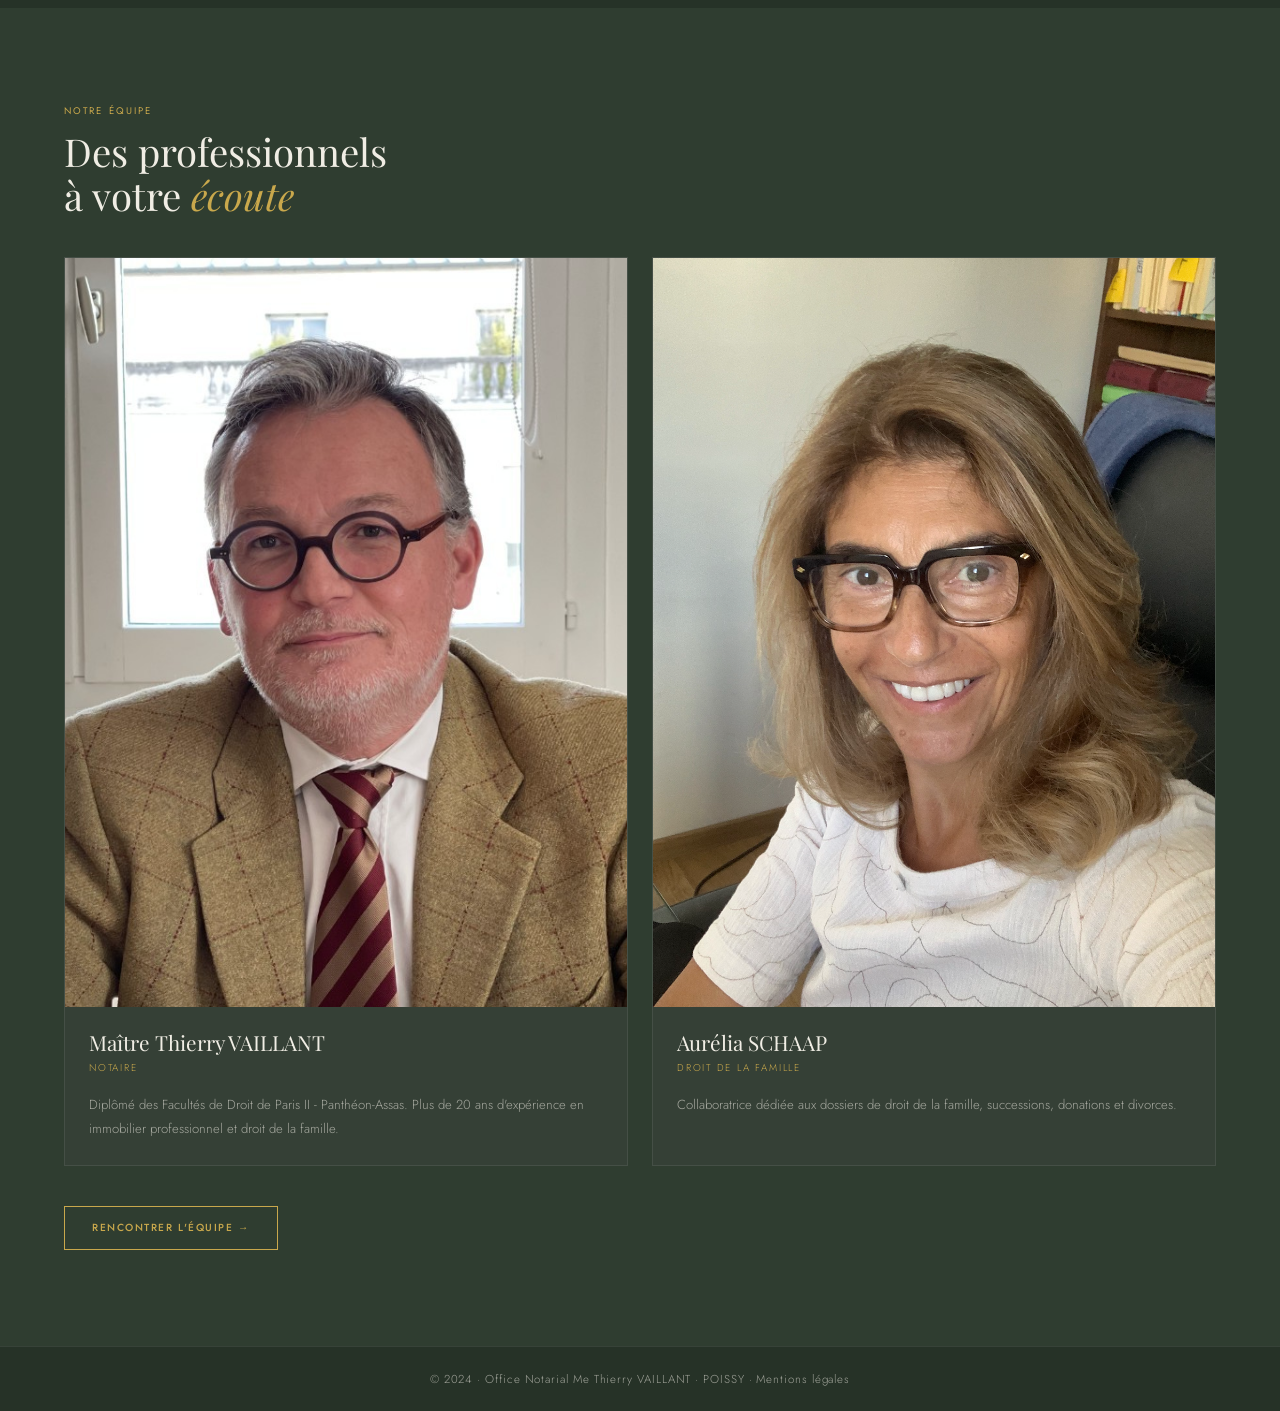
==== commit 1c4f4133: "FEAT:" ====
--- a/index.html
+++ b/index.html
@@ -1,211 +1,355 @@
-<!DOCTYPE html>
+<!doctype html>
 <html lang="fr">
-<head>
-  <meta charset="UTF-8">
-  <meta name="viewport" content="width=device-width, initial-scale=1.0">
-  <title>Office Notarial de Me Thierry VAILLANT — Notaire à Poissy</title>
-  <link rel="stylesheet" href="style.css">
-  <style>
-    /* ── HERO SLIDER ── */
-    .hero-slides { position:absolute; inset:0; z-index:0; }
-    .hero-slide  { position:absolute; inset:0; opacity:0; transition:opacity 1s; }
-    .hero-slide.active { opacity:1; }
-    .hero-slide img { width:100%; height:100%; object-fit:cover; }
-
-    .hero-dots { position:absolute; bottom:2rem; right:5vw; z-index:2; display:flex; gap:.5rem; }
-    .dot { width:9px; height:9px; border-radius:50%; background:rgba(240,237,228,.3); cursor:pointer; transition:background .2s; border:none; }
-    .dot.active { background:var(--gold); }
-
-    /* ── OFFICE SECTION (alternating cream) ── */
-    .office-intro {
-      display:grid; grid-template-columns:1fr 1fr;
-      gap:0; background:var(--cream); color:var(--text-dark);
-    }
-    .office-img { overflow:hidden; }
-    .office-img img { width:100%; height:100%; object-fit:cover; display:block; min-height:400px; filter:saturate(.9); }
-    .office-text { padding:5rem 5vw; display:flex; flex-direction:column; justify-content:center; }
-    .office-text .label { color:var(--text-dark-muted); }
-    .office-text h2 { color:var(--text-dark); margin-bottom:1.5rem; }
-    .office-text p { font-size:.88rem; color:var(--text-dark-muted); line-height:1.9; margin-bottom:2rem; }
-    .office-stats { display:flex; gap:3rem; margin-top:1.5rem; padding-top:1.5rem; border-top:1px solid rgba(30,42,31,.12); }
-    .stat-num { font-family:'Playfair Display',serif; font-size:2rem; color:var(--gold); line-height:1; }
-    .stat-lbl { font-size:.62rem; letter-spacing:.12em; text-transform:uppercase; color:var(--text-dark-muted); margin-top:.3rem; }
-
-    /* ── COMPETENCES (dark) ── */
-    .comp-header { display:flex; justify-content:space-between; align-items:flex-end; margin-bottom:3rem; gap:2rem; flex-wrap:wrap; }
-    .comp-header p { font-size:.87rem; color:var(--text-muted); max-width:380px; line-height:1.8; }
-
-    /* ── TEAM PREVIEW ── */
-    .team-grid { display:grid; grid-template-columns:1fr 1fr; gap:1.5rem; margin-top:2.5rem; }
-
-    @media(max-width:860px){
-      .office-intro { grid-template-columns:1fr; }
-      .office-img img { min-height:260px; }
-      .team-grid { grid-template-columns:1fr; }
-      .comp-header { flex-direction:column; align-items:flex-start; }
-    }
-  </style>
-</head>
-<body>
-
-<!-- NAV -->
-<nav>
-  <a href="index.html" class="nav-logo">Me Thierry VAILLANT · Notaire</a>
-  <ul class="nav-links">
-    <li><a href="index.html" class="active">L'étude</a></li>
-    <li><a href="equipe.html">L'équipe</a></li>
-    <li><a href="competences.html">Nos compétences</a></li>
-    <li><a href="tarifs.html">Nos tarifs</a></li>
-    <li><a href="contact.html">Contact</a></li>
-  </ul>
-  <a href="contact.html" class="nav-cta">Prendre rendez-vous</a>
-  <button class="hamburger" id="ham"><span></span><span></span><span></span></button>
-</nav>
-<div class="mobile-menu" id="mob">
-  <a href="index.html">L'étude</a>
-  <a href="equipe.html">L'équipe</a>
-  <a href="competences.html">Nos compétences</a>
-  <a href="tarifs.html">Nos tarifs</a>
-  <a href="contact.html">Contact</a>
-  <a href="contact.html" class="mob-cta">Prendre rendez-vous</a>
-</div>
-
-<!-- HERO -->
-<div class="hero">
-  <div class="hero-slides">
-    <div class="hero-slide active"><img src="./photos//office/outside.webp" alt="Office notarial Poissy"></div>
-    <div class="hero-slide"><img src="./photos/office/accueil.jpg" alt="Étude notariale"></div>
-    <div class="hero-slide"><img src="./photos/office/sign.jpg" alt="Poissy"></div>
-  </div>
-  <div class="hero-bg"></div>
-  <div class="hero-content">
-    <p class="hero-sublabel fu">Office Notarial · Poissy, Yvelines</p>
-    <h1 class="fu fu1">Maître Thierry <span class="gold-italic">Vaillant</span><br>Notaire à Poissy</h1>
-    <div class="hero-pills fu fu2">
-      <span class="pill">Droit de la famille</span>
-      <span class="pill">Immobilier</span>
-      <span class="pill">Gestion de patrimoine</span>
-      <span class="pill">Personnes publiques</span>
-      <span class="pill">Conseil des personnes publiques</span>
+  <head>
+    <meta charset="UTF-8" />
+    <meta name="viewport" content="width=device-width, initial-scale=1.0" />
+    <title>Office Notarial de Me Thierry VAILLANT — Notaire à POISSY</title>
+    <link rel="stylesheet" href="style.css" />
+    <style>
+      /* ── HERO SLIDER ── */
+      .hero-slides {
+        position: absolute;
+        inset: 0;
+        z-index: 0;
+      }
+      .hero-slide {
+        position: absolute;
+        inset: 0;
+        opacity: 0;
+        transition: opacity 1s;
+      }
+      .hero-slide.active {
+        opacity: 1;
+      }
+      .hero-slide img {
+        width: 100%;
+        height: 100%;
+        object-fit: cover;
+      }
+
+      .hero-dots {
+        position: absolute;
+        bottom: 2rem;
+        right: 5vw;
+        z-index: 2;
+        display: flex;
+        gap: 0.5rem;
+      }
+      .dot {
+        width: 9px;
+        height: 9px;
+        border-radius: 50%;
+        background: rgba(240, 237, 228, 0.3);
+        cursor: pointer;
+        transition: background 0.2s;
+        border: none;
+      }
+      .dot.active {
+        background: var(--gold);
+      }
+
+      /* ── OFFICE SECTION (alternating cream) ── */
+      .office-intro {
+        display: grid;
+        grid-template-columns: 1fr 1fr;
+        gap: 0;
+        background: var(--cream);
+        color: var(--text-dark);
+      }
+      .office-img {
+        overflow: hidden;
+      }
+      .office-img img {
+        width: 100%;
+        height: 100%;
+        object-fit: cover;
+        display: block;
+        min-height: 400px;
+        filter: saturate(0.9);
+      }
+      .office-text {
+        padding: 5rem 5vw;
+        display: flex;
+        flex-direction: column;
+        justify-content: center;
+      }
+      .office-text .label {
+        color: var(--text-dark-muted);
+      }
+      .office-text h2 {
+        color: var(--text-dark);
+        margin-bottom: 1.5rem;
+      }
+      .office-text p {
+        font-size: 0.88rem;
+        color: var(--text-dark-muted);
+        line-height: 1.9;
+        margin-bottom: 2rem;
+      }
+      .office-stats {
+        display: flex;
+        gap: 3rem;
+        margin-top: 1.5rem;
+        padding-top: 1.5rem;
+        border-top: 1px solid rgba(30, 42, 31, 0.12);
+      }
+      .stat-num {
+        font-family: "Playfair Display", serif;
+        font-size: 2rem;
+        color: var(--gold);
+        line-height: 1;
+      }
+      .stat-lbl {
+        font-size: 0.62rem;
+        letter-spacing: 0.12em;
+        text-transform: uppercase;
+        color: var(--text-dark-muted);
+        margin-top: 0.3rem;
+      }
+
+      /* ── COMPETENCES (dark) ── */
+      .comp-header {
+        display: flex;
+        justify-content: space-between;
+        align-items: flex-end;
+        margin-bottom: 3rem;
+        gap: 2rem;
+        flex-wrap: wrap;
+      }
+      .comp-header p {
+        font-size: 0.87rem;
+        color: var(--text-muted);
+        max-width: 380px;
+        line-height: 1.8;
+      }
+
+      /* ── TEAM PREVIEW ── */
+      .team-grid {
+        display: grid;
+        grid-template-columns: 1fr 1fr;
+        gap: 1.5rem;
+        margin-top: 2.5rem;
+      }
+
+      @media (max-width: 860px) {
+        .office-intro {
+          grid-template-columns: 1fr;
+        }
+        .office-img img {
+          min-height: 260px;
+        }
+        .team-grid {
+          grid-template-columns: 1fr;
+        }
+        .comp-header {
+          flex-direction: column;
+          align-items: flex-start;
+        }
+      }
+    </style>
+  </head>
+  <body>
+    <!-- NAV -->
+    <nav>
+      <a href="index.html" class="nav-logo">Me Thierry VAILLANT · Notaire</a>
+      <ul class="nav-links">
+        <li><a href="index.html" class="active">L'étude</a></li>
+        <li><a href="equipe.html">L'équipe</a></li>
+        <li><a href="competences.html">Nos compétences</a></li>
+        <li><a href="tarifs.html">Nos tarifs</a></li>
+        <li><a href="contact.html">Contact</a></li>
+      </ul>
+      <a href="contact.html" class="nav-cta">Prendre rendez-vous</a>
+      <button class="hamburger" id="ham"><span></span><span></span><span></span></button>
+    </nav>
+    <div class="mobile-menu" id="mob">
+      <a href="index.html">L'étude</a>
+      <a href="equipe.html">L'équipe</a>
+      <a href="competences.html">Nos compétences</a>
+      <a href="tarifs.html">Nos tarifs</a>
+      <a href="contact.html">Contact</a>
+      <a href="contact.html" class="mob-cta">Prendre rendez-vous</a>
     </div>
-  </div>
-  <div class="hero-dots">
-    <button class="dot active" data-i="0"></button>
-    <button class="dot" data-i="1"></button>
-    <button class="dot" data-i="2"></button>
-  </div>
-</div>
-
-<!-- NOTRE OFFICE (cream) -->
-<div class="office-intro">
-  <div class="office-img">
-    <img src="./photos/office/sign_3.jpg" alt="Salle de réunion de l'étude">
-  </div>
-  <div class="office-text">
-    <p class="label">Notre office</p>
-    <h2>Au cœur de <span style="font-style:italic;color:var(--gold)">Poissy</span></h2>
-    <p>
-      Implanté au 11 rue du 11 Novembre 1918, face à la Mairie de Poissy, l'Étude vous accueille dans des locaux accessibles aux personnes à mobilité réduite, du lundi au vendredi de 9h à 19h et le samedi sur rendez-vous.
-    </p>
-    <p>
-      Maître Thierry VAILLANT a repris fin 2021 l'Étude fondée en 2003 par Maître Véronique Harlay.
-    </p>
-    <a href="contact.html" class="btn-gold">Prendre rendez-vous →</a>
-    <div class="office-stats">
-      <div><div class="stat-num">20+</div><div class="stat-lbl">Ans d'expérience</div></div>
-      <div><div class="stat-num">2003</div><div class="stat-lbl">Fondation de l'étude</div></div>
+
+    <!-- HERO -->
+    <div class="hero">
+      <div class="hero-slides">
+        <div class="hero-slide active"><img src="./photos//office/outside.webp" alt="Office notarial POISSY" /></div>
+        <div class="hero-slide"><img src="./photos/office/accueil.jpg" alt="Étude notariale" /></div>
+        <div class="hero-slide"><img src="./photos/office/sign.jpg" alt="POISSY" /></div>
+      </div>
+      <div class="hero-bg"></div>
+      <div class="hero-content">
+        <p class="hero-sublabel fu">Office Notarial · POISSY, Yvelines</p>
+        <h1 class="fu fu1">Maître Thierry <span class="gold-italic">VAILLANT</span><br />Notaire à POISSY</h1>
+        <div class="hero-pills fu fu2">
+          <span class="pill">Droit de la famille</span>
+          <span class="pill">Immobilier</span>
+          <span class="pill">Gestion de patrimoine</span>
+          <span class="pill">Conseil des personnes publiques</span>
+        </div>
+      </div>
+      <div class="hero-dots">
+        <button class="dot active" data-i="0"></button>
+        <button class="dot" data-i="1"></button>
+        <button class="dot" data-i="2"></button>
+      </div>
     </div>
-  </div>
-</div>
-
-<!-- NOS COMPÉTENCES (vert foncé) -->
-<section class="sec-green">
-  <div class="comp-header">
-    <div>
-      <p class="label">Expertise</p>
-      <h2>Nos <span class="gold-italic">compétences</span></h2>
+
+    <!-- NOTRE OFFICE (cream) -->
+    <div class="office-intro">
+      <div class="office-img">
+        <img src="./photos/office/sign_3.jpg" alt="Salle de réunion de l'étude" />
+      </div>
+      <div class="office-text">
+        <p class="label">Notre office</p>
+        <h2>Au cœur de <span style="font-style: italic; color: var(--gold)">POISSY</span></h2>
+        <p>
+          Implanté au 11 rue du 11 Novembre 1918, face à la Mairie de POISSY, l'Étude vous accueille dans des locaux
+          accessibles aux personnes à mobilité réduite, du lundi au vendredi de 9h à 19h et le samedi sur rendez-vous.
+        </p>
+        <p>Maître Thierry VAILLANT a repris fin 2021 l'Étude fondée en 2003 par Maître Véronique HARLAY.</p>
+        <h2>Et au coeur de <span style="font-style: italic; color: var(--gold)">PARIS</span></h2>
+        <p>Maître Thierry VAILLANT peut vous recevoir à PARIS 8e, 44 rue du Général Foy, sur rendez-vous.</p>
+        <a href="contact.html" class="btn-gold">Prendre rendez-vous →</a>
+        <div class="office-stats">
+          <div>
+            <div class="stat-num">20+</div>
+            <div class="stat-lbl">Ans d'expérience</div>
+          </div>
+          <div>
+            <div class="stat-num">2003</div>
+            <div class="stat-lbl">Fondation de l'étude</div>
+          </div>
+        </div>
+      </div>
     </div>
-    <p>Une expertise pluridisciplinaire pour vous accompagner à chaque étape de votre vie et dans tous vos projets patrimoniaux.</p>
-  </div>
-
-  <div class="comp-block">
-    <h3>Conseil des personnes publiques</h3>
-    <p>Accompagnement des collectivités locales et établissements publics dans leurs projets juridiques, gestion de biens et procédures d'urbanisme.</p>
-  </div>
-  <div class="comp-block">
-    <h3>Droit de la famille</h3>
-    <p>Successions, donations, partages, divorces, adoptions — un accompagnement humain et rigoureux dans les moments essentiels de votre vie.</p>
-    <ul class="comp-list">
-      <li>Successions & partages</li><li>Donations</li><li>Divorces</li><li>Testaments</li><li>Contrats de mariage & PACS</li>
-    </ul>
-  </div>
-  <div class="comp-block">
-    <h3>Promotion immobilière</h3>
-    <p>Plus de 20 ans d'expérience aux côtés des promoteurs, de l'acquisition du terrain à la vente en état futur d'achèvement (VEFA).</p>
-    <ul class="comp-list">
-      <li>Acquisition de terrain</li><li>VEFA</li><li>État Descriptif de Division</li><li>Règlement de Copropriété</li>
-    </ul>
-  </div>
-  <div class="comp-block">
-    <h3>Vente immobilière</h3>
-    <p>Promesse de vente, acte authentique, financement — nous vous guidons à chaque étape de votre transaction immobilière.</p>
-  </div>
-  <div class="comp-block">
-    <h3>Gestion de patrimoine</h3>
-    <p>Audit patrimonial, investissement immobilier ou placement financier — des solutions sur-mesure pour vos objectifs de vie.</p>
-  </div>
-
-  <div style="margin-top:3rem;">
-    <a href="competences.html" class="btn-outline">Voir toutes nos compétences →</a>
-  </div>
-</section>
-
-<!-- NOTRE ÉQUIPE (vert moyen) -->
-<section class="sec-mid">
-  <p class="label">Notre équipe</p>
-  <h2>Des professionnels<br>à votre <span class="gold-italic">écoute</span></h2>
-  <div class="team-grid">
-    <div class="team-card">
-      <img src="./photos/team/2.jpeg" alt="Maître Thierry VAILLANT">
-      <div class="team-card-body">
-        <h3>Maître Thierry VAILLANT</h3>
-        <p class="role">Notaire</p>
-        <p>Diplômé des Facultés de Droit de Paris II - Panthéon-Assas. Plus de 20 ans d'expérience en immobilier professionnel et droit de la famille.</p>
-      </div>
-    </div>
-    <div class="team-card">
-      <img src="./photos/team/1.png" alt="Aurélia SCHAAP">
-      <div class="team-card-body">
-        <h3>Aurélia SCHAAP</h3>
-        <p class="role">Droit de la famille</p>
-        <p>Collaboratrice dédiée aux dossiers de droit de la famille, successions, donations et divorces.</p>
-      </div>
-    </div>
-  </div>
-  <div style="margin-top:2.5rem;">
-    <a href="equipe.html" class="btn-outline">Rencontrer l'équipe →</a>
-  </div>
-</section>
-
-<!-- FOOTER -->
-<footer>
-  © 2024 · Office Notarial Me Thierry VAILLANT · Poissy · <a href="mentions.html">Mentions légales</a>
-</footer>
-
-<script>
-  // NAV hamburger
-  document.getElementById('ham').addEventListener('click',()=>document.getElementById('mob').classList.toggle('open'));
-
-  // Hero slider
-  const slides = document.querySelectorAll('.hero-slide');
-  const dots   = document.querySelectorAll('.hero-dots .dot');
-  let cur = 0;
-  function go(i) {
-    slides[cur].classList.remove('active'); dots[cur].classList.remove('active');
-    cur = i; slides[cur].classList.add('active'); dots[cur].classList.add('active');
-  }
-  dots.forEach(d => d.addEventListener('click', () => go(+d.dataset.i)));
-  setInterval(() => go((cur + 1) % slides.length), 5000);
-</script>
-</body>
+
+    <!-- NOS COMPÉTENCES (vert foncé) -->
+    <section class="sec-green">
+      <div class="comp-header">
+        <div>
+          <p class="label">Expertise</p>
+          <h2>Nos <span class="gold-italic">compétences</span></h2>
+        </div>
+        <p>
+          Une expertise pluridisciplinaire pour vous accompagner à chaque étape de votre vie et dans tous vos projets
+          patrimoniaux.
+        </p>
+      </div>
+
+      <div class="comp-block">
+        <h3>Vente immobilière</h3>
+        <p>
+          Promesse de vente, acte authentique, financement — nous vous guidons à chaque étape de votre transaction
+          immobilière.
+        </p>
+      </div>
+      <div class="comp-block">
+        <h3>Droit de la famille</h3>
+        <p>
+          Successions, donations, partages, divorces, adoptions — un accompagnement humain et rigoureux dans les moments
+          essentiels de votre vie.
+        </p>
+        <ul class="comp-list">
+          <li>Successions & partages</li>
+          <li>Donations</li>
+          <li>Divorces</li>
+          <li>Testaments</li>
+          <li>Contrats de mariage & PACS</li>
+        </ul>
+      </div>
+
+      <div class="comp-block">
+        <h3>Gestion de patrimoine</h3>
+        <p>
+          Audit patrimonial, investissement immobilier ou placement financier — des solutions sur-mesure pour vos
+          objectifs de vie.
+        </p>
+      </div>
+
+      <div class="comp-block">
+        <h3>Promotion immobilière</h3>
+        <p>
+          Plus de 20 ans d'expérience aux côtés des promoteurs, de l'acquisition du terrain à la vente en état futur
+          d'achèvement (VEFA).
+        </p>
+        <ul class="comp-list">
+          <li>Acquisition de terrain</li>
+          <li>VEFA</li>
+          <li>État Descriptif de Division</li>
+          <li>Règlement de Copropriété</li>
+        </ul>
+      </div>
+
+      <div class="comp-block">
+        <h3>Conseil des personnes publiques</h3>
+        <p>
+          Accompagnement des collectivités locales et établissements publics dans leurs projets juridiques, gestion de
+          biens et procédures d'urbanisme.
+        </p>
+      </div>
+
+      <div style="margin-top: 3rem">
+        <a href="competences.html" class="btn-outline">Voir toutes nos compétences →</a>
+      </div>
+    </section>
+
+    <!-- NOTRE ÉQUIPE (vert moyen) -->
+    <section class="sec-mid">
+      <p class="label">Notre équipe</p>
+      <h2>Des professionnels<br />à votre <span class="gold-italic">écoute</span></h2>
+      <div class="team-grid">
+        <div class="team-card">
+          <img src="./photos/team/2.jpeg" alt="Maître Thierry VAILLANT" />
+          <div class="team-card-body">
+            <h3>Maître Thierry VAILLANT</h3>
+            <p class="role">Notaire</p>
+            <p>
+              Diplômé des Facultés de Droit de Paris II - Panthéon-Assas. Plus de 20 ans d'expérience en immobilier
+              professionnel et droit de la famille.
+            </p>
+          </div>
+        </div>
+        <div class="team-card">
+          <img src="./photos/team/1.png" alt="Aurélia SCHAAP" />
+          <div class="team-card-body">
+            <h3>Aurélia SCHAAP</h3>
+            <p class="role">Droit de la famille</p>
+            <p>Collaboratrice dédiée aux dossiers de droit de la famille, successions, donations et divorces.</p>
+          </div>
+        </div>
+      </div>
+      <div style="margin-top: 2.5rem">
+        <a href="equipe.html" class="btn-outline">Rencontrer l'équipe →</a>
+      </div>
+    </section>
+
+    <!-- FOOTER -->
+    <footer>
+      © 2024 · Office Notarial Me Thierry VAILLANT · POISSY · <a href="mentions.html">Mentions légales</a>
+    </footer>
+
+    <script>
+      // NAV hamburger
+      document
+        .getElementById("ham")
+        .addEventListener("click", () => document.getElementById("mob").classList.toggle("open"));
+
+      // Hero slider
+      const slides = document.querySelectorAll(".hero-slide");
+      const dots = document.querySelectorAll(".hero-dots .dot");
+      let cur = 0;
+      function go(i) {
+        slides[cur].classList.remove("active");
+        dots[cur].classList.remove("active");
+        cur = i;
+        slides[cur].classList.add("active");
+        dots[cur].classList.add("active");
+      }
+      dots.forEach((d) => d.addEventListener("click", () => go(+d.dataset.i)));
+      setInterval(() => go((cur + 1) % slides.length), 5000);
+    </script>
+  </body>
 </html>
+
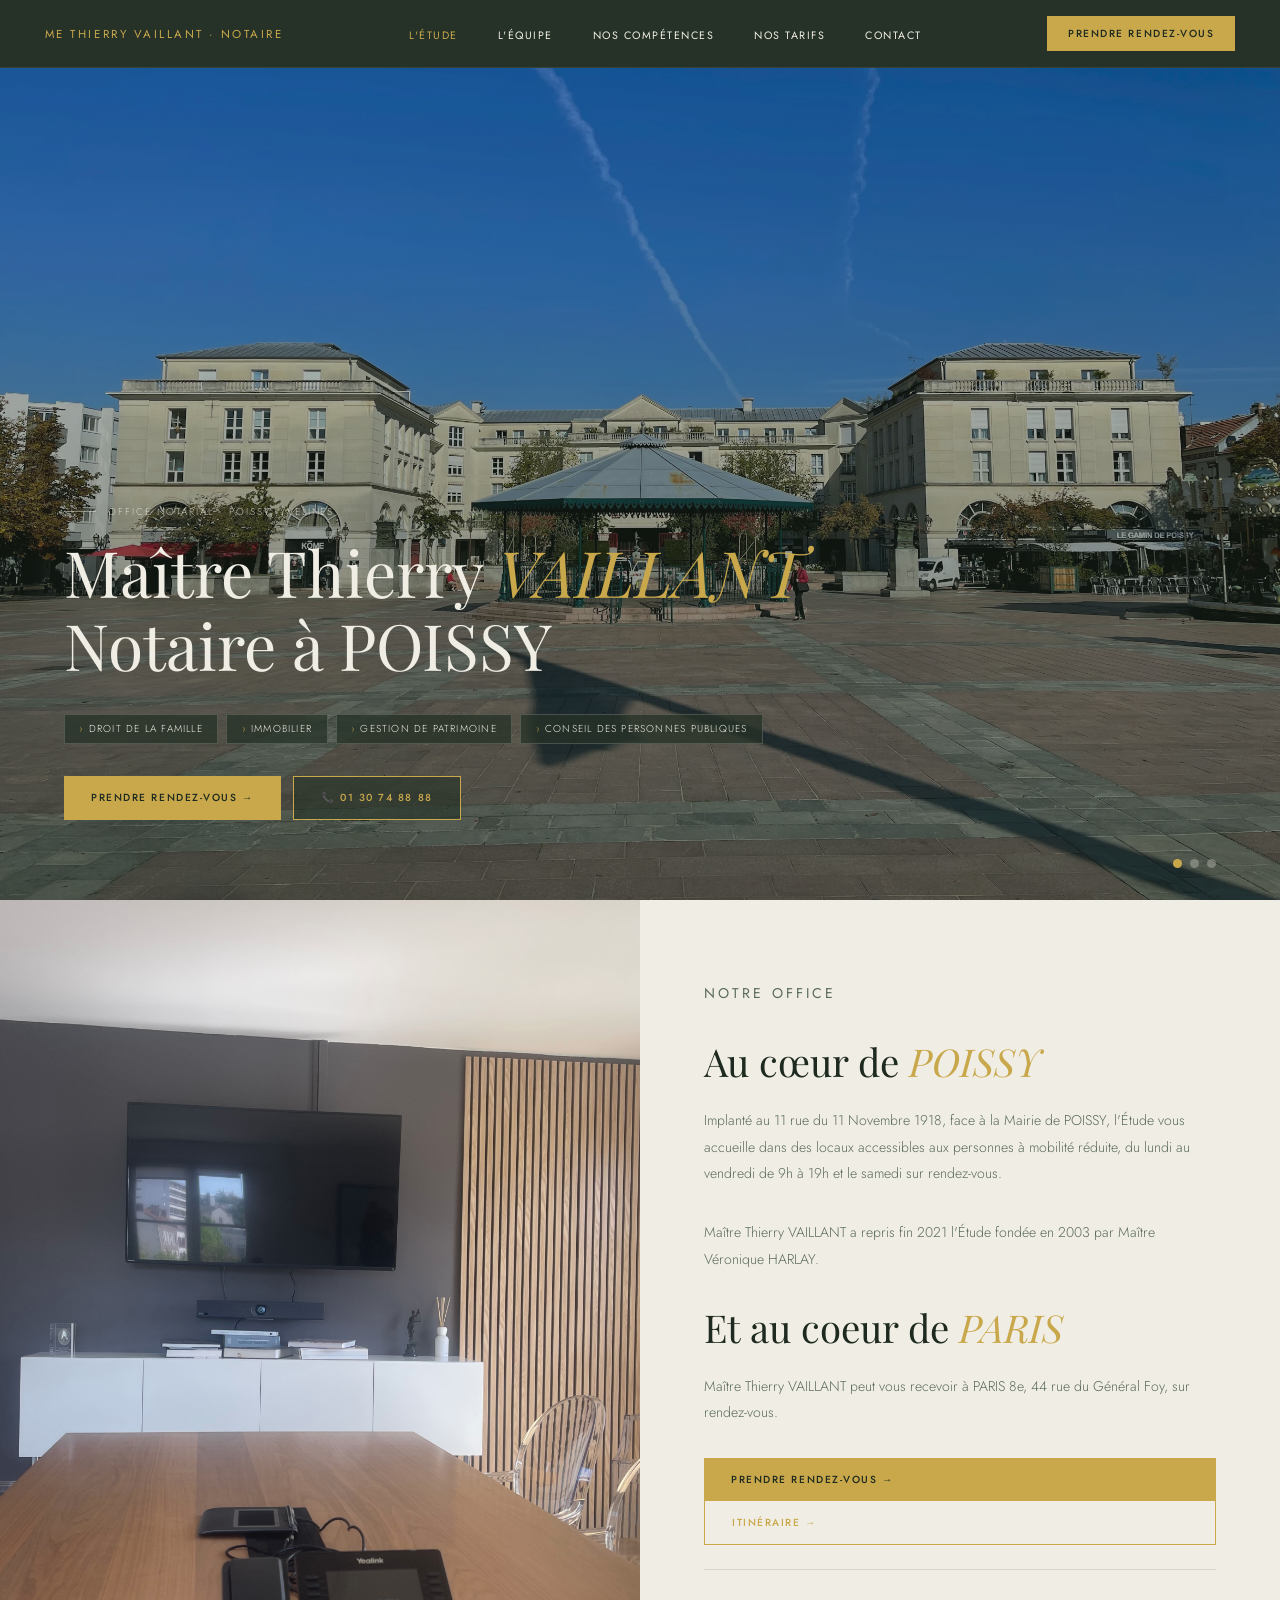
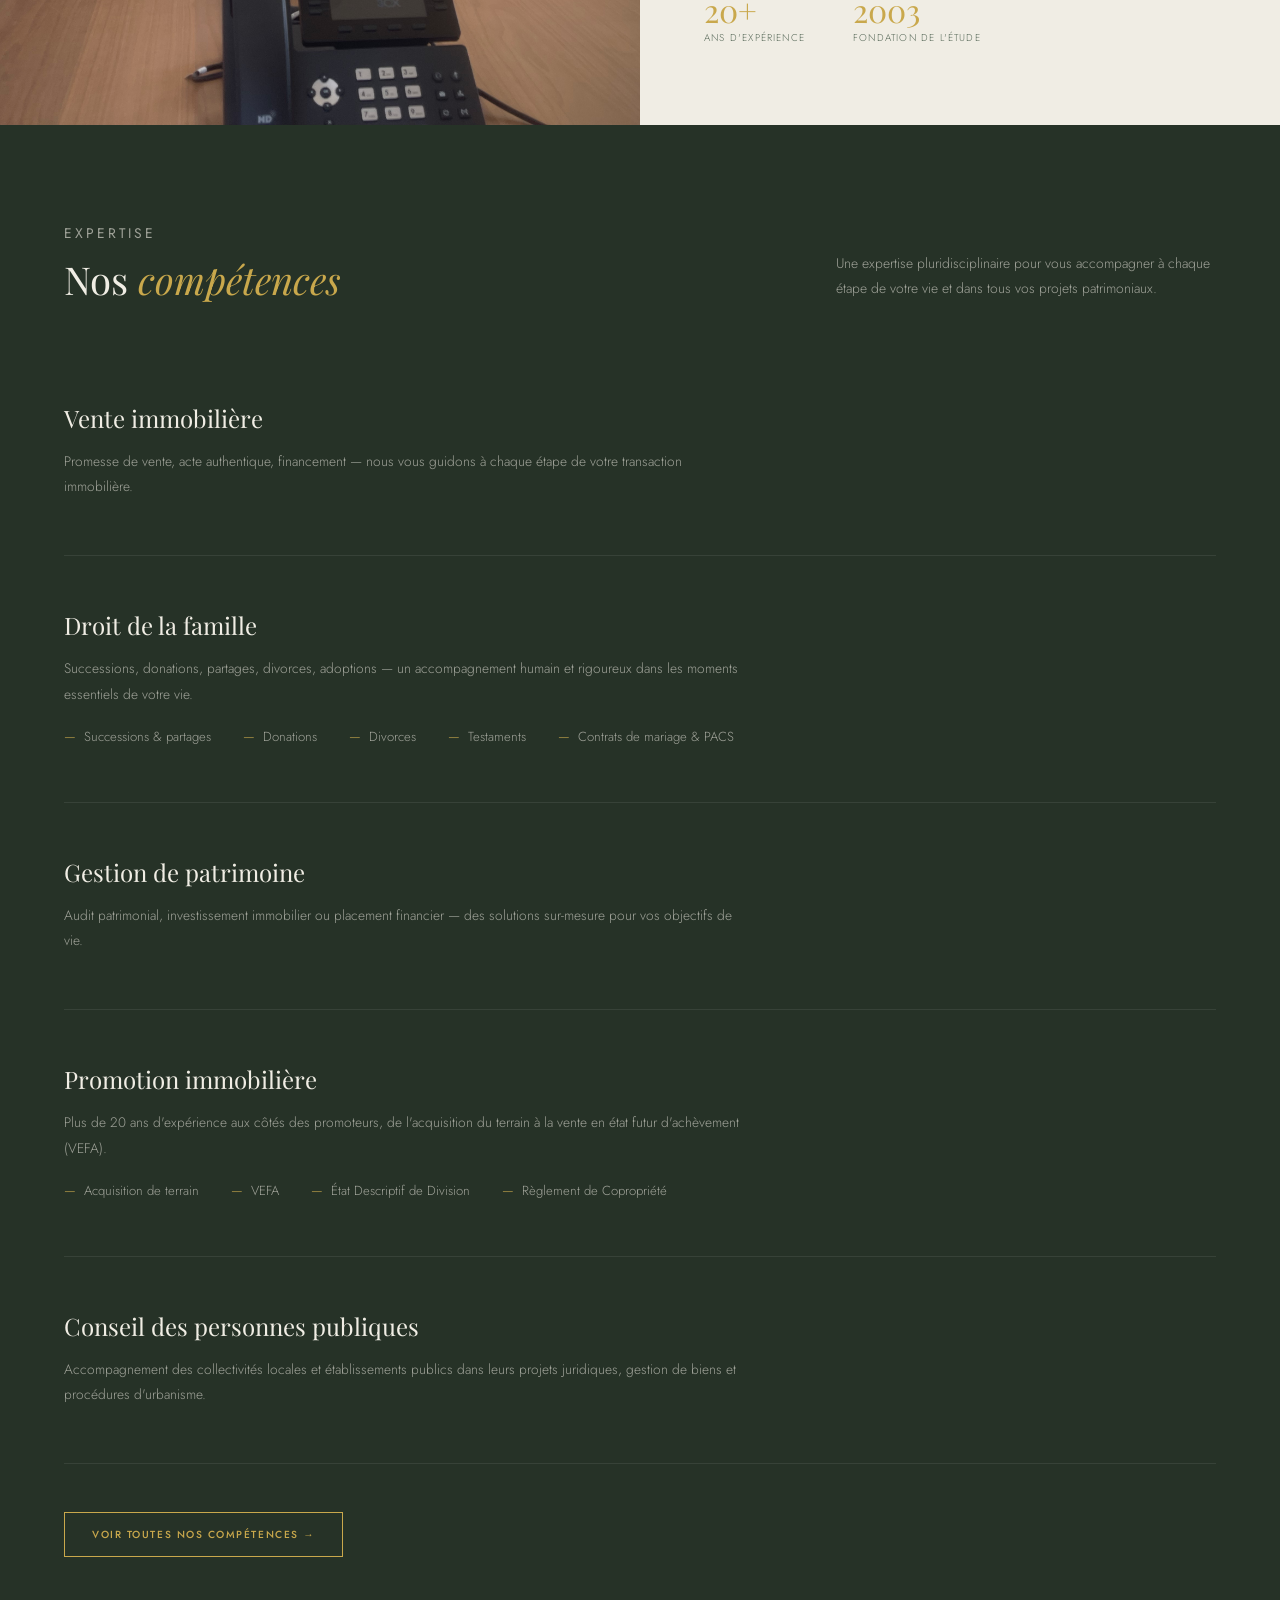
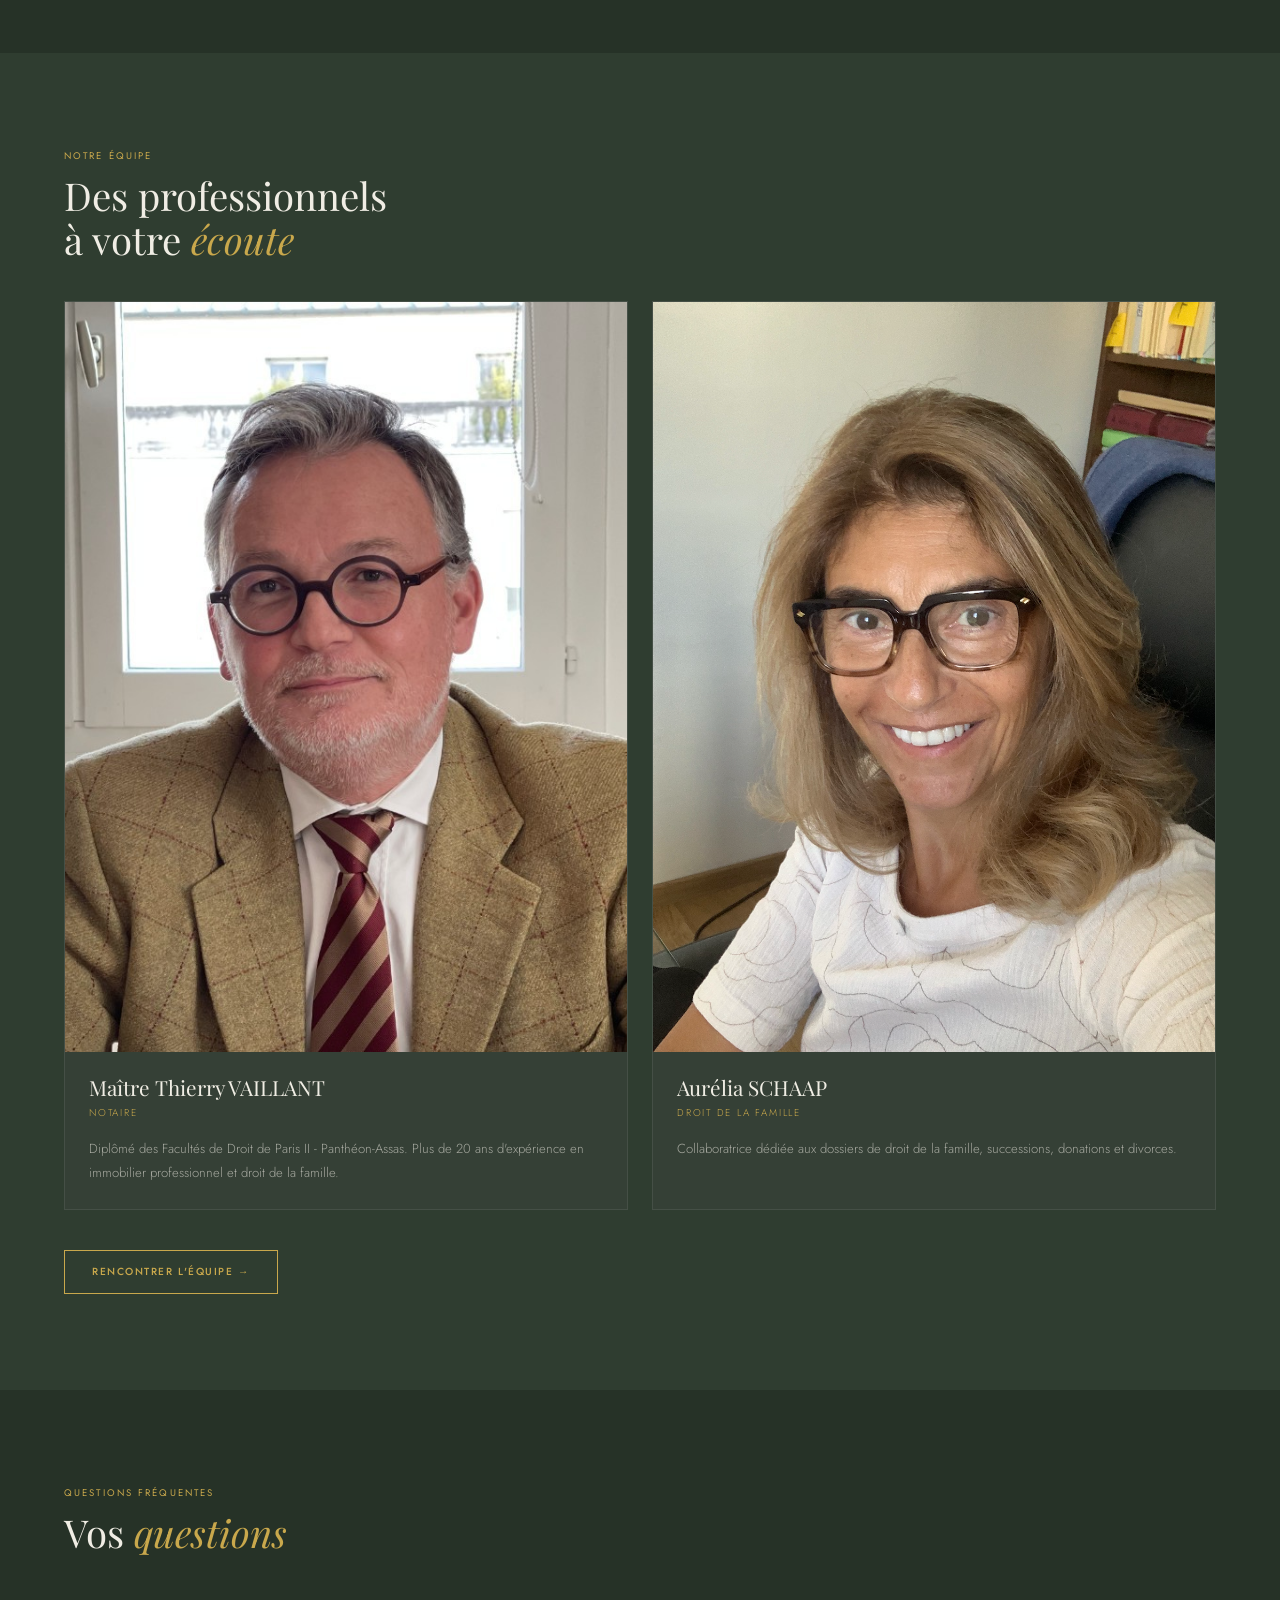
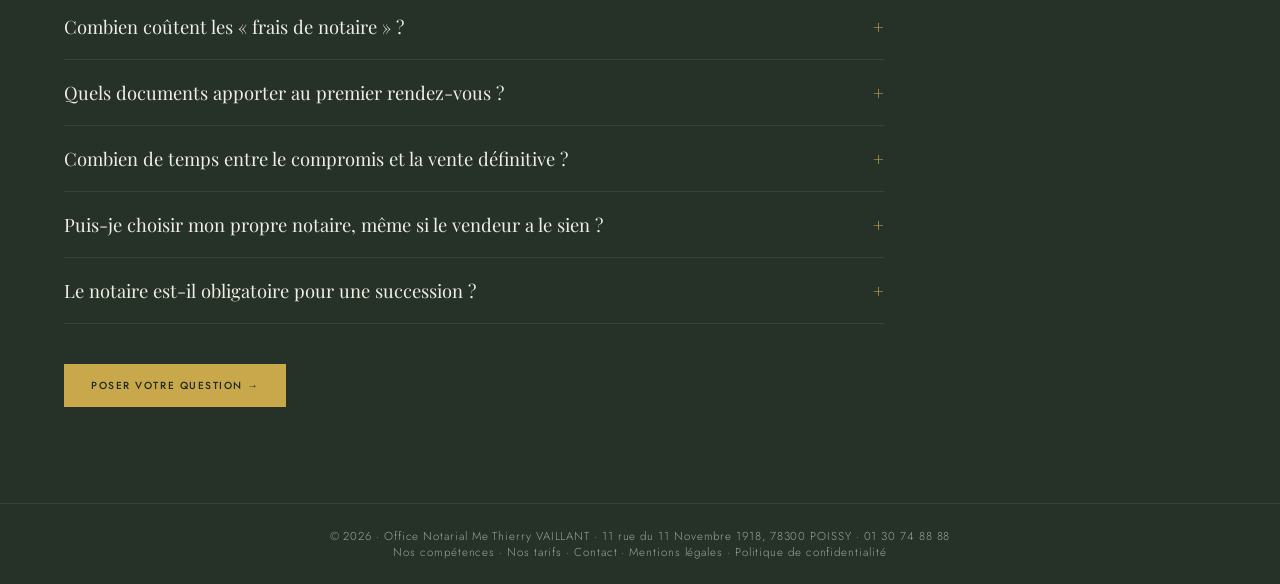
==== commit f46d6938: "improve" ====
--- a/index.html
+++ b/index.html
@@ -3,150 +3,44 @@
   <head>
     <meta charset="UTF-8" />
     <meta name="viewport" content="width=device-width, initial-scale=1.0" />
+    <link rel="icon" type="image/png" href="favicon.png" />
+    <link rel="apple-touch-icon" href="apple-touch-icon.png" />
     <title>Office Notarial de Me Thierry VAILLANT — Notaire à POISSY</title>
-    <link rel="stylesheet" href="style.css" />
-    <style>
-      /* ── HERO SLIDER ── */
-      .hero-slides {
-        position: absolute;
-        inset: 0;
-        z-index: 0;
+    <meta name="description" content="Office notarial de Me Thierry VAILLANT à POISSY (78), face à la Mairie : immobilier, successions, donations, divorces, gestion de patrimoine. Rendez-vous à POISSY ou PARIS 8e." />
+    <link rel="canonical" href="https://www.vaillant-poissy.notaires.fr/" />
+    <meta property="og:type" content="website" />
+    <meta property="og:title" content="Office Notarial de Me Thierry VAILLANT — Notaire à POISSY" />
+    <meta property="og:description" content="Office notarial de Me Thierry VAILLANT à POISSY (78), face à la Mairie : immobilier, successions, donations, divorces, gestion de patrimoine. Rendez-vous à POISSY ou PARIS 8e." />
+    <meta property="og:url" content="https://www.vaillant-poissy.notaires.fr/" />
+    <meta property="og:image" content="https://www.vaillant-poissy.notaires.fr/photos/og.jpg" />
+    <meta name="twitter:card" content="summary_large_image" />
+    <link rel="stylesheet" href="css/base.css" />
+    <link rel="stylesheet" href="css/home.css" />
+    <script type="application/ld+json">
+      {
+        "@context": "https://schema.org",
+        "@type": "Notary",
+        "name": "Office Notarial de Me Thierry VAILLANT",
+        "url": "https://www.vaillant-poissy.notaires.fr/",
+        "image": "https://www.vaillant-poissy.notaires.fr/photos/og.jpg",
+        "telephone": "+33130748888",
+        "email": "thierry.vaillant@78151.notaires.fr",
+        "address": {
+          "@type": "PostalAddress",
+          "streetAddress": "11 rue du 11 Novembre 1918",
+          "postalCode": "78300",
+          "addressLocality": "Poissy",
+          "addressCountry": "FR"
+        },
+        "openingHoursSpecification": {
+          "@type": "OpeningHoursSpecification",
+          "dayOfWeek": ["Monday", "Tuesday", "Wednesday", "Thursday", "Friday"],
+          "opens": "09:00",
+          "closes": "19:00"
+        },
+        "areaServed": ["Poissy", "Yvelines", "Paris"]
       }
-      .hero-slide {
-        position: absolute;
-        inset: 0;
-        opacity: 0;
-        transition: opacity 1s;
-      }
-      .hero-slide.active {
-        opacity: 1;
-      }
-      .hero-slide img {
-        width: 100%;
-        height: 100%;
-        object-fit: cover;
-      }
-
-      .hero-dots {
-        position: absolute;
-        bottom: 2rem;
-        right: 5vw;
-        z-index: 2;
-        display: flex;
-        gap: 0.5rem;
-      }
-      .dot {
-        width: 9px;
-        height: 9px;
-        border-radius: 50%;
-        background: rgba(240, 237, 228, 0.3);
-        cursor: pointer;
-        transition: background 0.2s;
-        border: none;
-      }
-      .dot.active {
-        background: var(--gold);
-      }
-
-      /* ── OFFICE SECTION (alternating cream) ── */
-      .office-intro {
-        display: grid;
-        grid-template-columns: 1fr 1fr;
-        gap: 0;
-        background: var(--cream);
-        color: var(--text-dark);
-      }
-      .office-img {
-        overflow: hidden;
-      }
-      .office-img img {
-        width: 100%;
-        height: 100%;
-        object-fit: cover;
-        display: block;
-        min-height: 400px;
-        filter: saturate(0.9);
-      }
-      .office-text {
-        padding: 5rem 5vw;
-        display: flex;
-        flex-direction: column;
-        justify-content: center;
-      }
-      .office-text .label {
-        color: var(--text-dark-muted);
-      }
-      .office-text h2 {
-        color: var(--text-dark);
-        margin-bottom: 1.5rem;
-      }
-      .office-text p {
-        font-size: 0.88rem;
-        color: var(--text-dark-muted);
-        line-height: 1.9;
-        margin-bottom: 2rem;
-      }
-      .office-stats {
-        display: flex;
-        gap: 3rem;
-        margin-top: 1.5rem;
-        padding-top: 1.5rem;
-        border-top: 1px solid rgba(30, 42, 31, 0.12);
-      }
-      .stat-num {
-        font-family: "Playfair Display", serif;
-        font-size: 2rem;
-        color: var(--gold);
-        line-height: 1;
-      }
-      .stat-lbl {
-        font-size: 0.62rem;
-        letter-spacing: 0.12em;
-        text-transform: uppercase;
-        color: var(--text-dark-muted);
-        margin-top: 0.3rem;
-      }
-
-      /* ── COMPETENCES (dark) ── */
-      .comp-header {
-        display: flex;
-        justify-content: space-between;
-        align-items: flex-end;
-        margin-bottom: 3rem;
-        gap: 2rem;
-        flex-wrap: wrap;
-      }
-      .comp-header p {
-        font-size: 0.87rem;
-        color: var(--text-muted);
-        max-width: 380px;
-        line-height: 1.8;
-      }
-
-      /* ── TEAM PREVIEW ── */
-      .team-grid {
-        display: grid;
-        grid-template-columns: 1fr 1fr;
-        gap: 1.5rem;
-        margin-top: 2.5rem;
-      }
-
-      @media (max-width: 860px) {
-        .office-intro {
-          grid-template-columns: 1fr;
-        }
-        .office-img img {
-          min-height: 260px;
-        }
-        .team-grid {
-          grid-template-columns: 1fr;
-        }
-        .comp-header {
-          flex-direction: column;
-          align-items: flex-start;
-        }
-      }
-    </style>
+    </script>
   </head>
   <body>
     <!-- NAV -->
@@ -174,9 +68,9 @@
     <!-- HERO -->
     <div class="hero">
       <div class="hero-slides">
-        <div class="hero-slide active"><img src="./photos//office/outside.webp" alt="Office notarial POISSY" /></div>
-        <div class="hero-slide"><img src="./photos/office/accueil.jpg" alt="Étude notariale" /></div>
-        <div class="hero-slide"><img src="./photos/office/sign.jpg" alt="POISSY" /></div>
+        <div class="hero-slide active"><img src="./photos/office/outside.webp" alt="Façade de l'office notarial, rue du 11 Novembre 1918 à POISSY" /></div>
+        <div class="hero-slide"><img src="./photos/office/accueil.jpg" alt="Salle d'attente de l'étude avec vue sur la Mairie de POISSY" /></div>
+        <div class="hero-slide"><img src="./photos/office/sign.jpg" alt="Salle de signature lumineuse de l'étude" /></div>
       </div>
       <div class="hero-bg"></div>
       <div class="hero-content">
@@ -188,6 +82,10 @@
           <span class="pill">Gestion de patrimoine</span>
           <span class="pill">Conseil des personnes publiques</span>
         </div>
+        <div class="hero-ctas fu fu3">
+          <a href="contact.html" class="btn-gold">Prendre rendez-vous →</a>
+          <a href="tel:+33130748888" class="btn-outline">📞 01 30 74 88 88</a>
+        </div>
       </div>
       <div class="hero-dots">
         <button class="dot active" data-i="0"></button>
@@ -199,19 +97,26 @@
     <!-- NOTRE OFFICE (cream) -->
     <div class="office-intro">
       <div class="office-img">
-        <img src="./photos/office/sign_3.jpg" alt="Salle de réunion de l'étude" />
+        <img src="./photos/office/sign_3.jpg" alt="Salle de réunion de l'étude équipée pour la visioconférence" />
       </div>
       <div class="office-text">
         <p class="label">Notre office</p>
-        <h2>Au cœur de <span style="font-style: italic; color: var(--gold)">POISSY</span></h2>
+        <h2>Au cœur de <span class="gold-italic">POISSY</span></h2>
         <p>
           Implanté au 11 rue du 11 Novembre 1918, face à la Mairie de POISSY, l'Étude vous accueille dans des locaux
           accessibles aux personnes à mobilité réduite, du lundi au vendredi de 9h à 19h et le samedi sur rendez-vous.
         </p>
         <p>Maître Thierry VAILLANT a repris fin 2021 l'Étude fondée en 2003 par Maître Véronique HARLAY.</p>
-        <h2>Et au coeur de <span style="font-style: italic; color: var(--gold)">PARIS</span></h2>
+        <h2>Et au coeur de <span class="gold-italic">PARIS</span></h2>
         <p>Maître Thierry VAILLANT peut vous recevoir à PARIS 8e, 44 rue du Général Foy, sur rendez-vous.</p>
         <a href="contact.html" class="btn-gold">Prendre rendez-vous →</a>
+        <a
+          href="https://www.google.com/maps/dir/?api=1&amp;destination=11+rue+du+11+Novembre+1918,+78300+Poissy"
+          target="_blank"
+          rel="noopener"
+          class="btn-outline"
+          >Itinéraire →</a
+        >
         <div class="office-stats">
           <div>
             <div class="stat-num">20+</div>
@@ -290,7 +195,7 @@
         </p>
       </div>
 
-      <div style="margin-top: 3rem">
+      <div class="mt-lg">
         <a href="competences.html" class="btn-outline">Voir toutes nos compétences →</a>
       </div>
     </section>
@@ -320,36 +225,75 @@
           </div>
         </div>
       </div>
-      <div style="margin-top: 2.5rem">
+      <div class="mt-md">
         <a href="equipe.html" class="btn-outline">Rencontrer l'équipe →</a>
+      </div>
+    </section>
+
+    <!-- FAQ -->
+    <section class="sec-green">
+      <p class="label">Questions fréquentes</p>
+      <h2>Vos <span class="gold-italic">questions</span></h2>
+      <div class="faq mt-md">
+        <details>
+          <summary>Combien coûtent les « frais de notaire » ?</summary>
+          <p>
+            Lors d'un achat immobilier, les frais d'acquisition représentent environ 7 à 8 % du prix dans l'ancien et
+            2 à 3 % dans le neuf. Ils sont composés en grande partie d'impôts reversés à l'État et aux collectivités ;
+            la rémunération du notaire est fixée par un tarif réglementé. Voir <a href="tarifs.html">nos tarifs</a>.
+          </p>
+        </details>
+        <details>
+          <summary>Quels documents apporter au premier rendez-vous ?</summary>
+          <p>
+            Une pièce d'identité, et selon votre situation votre livret de famille, votre contrat de mariage ou de
+            PACS, ainsi que tout document lié à votre dossier (titre de propriété, compromis, testament…). Nous vous
+            transmettons la liste précise lors de la prise de rendez-vous.
+          </p>
+        </details>
+        <details>
+          <summary>Combien de temps entre le compromis et la vente définitive ?</summary>
+          <p>
+            Comptez en général environ trois mois : ce délai permet le délai de rétractation de l'acquéreur, l'obtention
+            du prêt et les vérifications administratives et hypothécaires réalisées par l'étude.
+          </p>
+        </details>
+        <details>
+          <summary>Puis-je choisir mon propre notaire, même si le vendeur a le sien ?</summary>
+          <p>
+            Oui. Chaque partie est libre de choisir son notaire. L'intervention de deux notaires n'augmente pas les
+            frais : ils se partagent la rémunération prévue par le tarif.
+          </p>
+        </details>
+        <details>
+          <summary>Le notaire est-il obligatoire pour une succession ?</summary>
+          <p>
+            Oui dès que la succession comprend un bien immobilier, ou en présence d'un testament ou d'une donation
+            entre époux. Dans les autres cas, il reste vivement conseillé pour sécuriser le partage.
+            <a href="competences.html">Découvrir notre accompagnement en droit de la famille</a>.
+          </p>
+        </details>
+      </div>
+      <div class="mt-md">
+        <a href="contact.html" class="btn-gold">Poser votre question →</a>
       </div>
     </section>
 
     <!-- FOOTER -->
     <footer>
-      © 2024 · Office Notarial Me Thierry VAILLANT · POISSY · <a href="mentions.html">Mentions légales</a>
+      © 2026 · Office Notarial Me Thierry VAILLANT · 11 rue du 11 Novembre 1918, 78300 POISSY ·
+      <a href="tel:+33130748888">01 30 74 88 88</a><br />
+      <a href="competences.html">Nos compétences</a> · <a href="tarifs.html">Nos tarifs</a> ·
+      <a href="contact.html">Contact</a> · <a href="mentions.html">Mentions légales</a> ·
+      <a href="confidentialite.html">Politique de confidentialité</a>
     </footer>
-
-    <script>
-      // NAV hamburger
-      document
-        .getElementById("ham")
-        .addEventListener("click", () => document.getElementById("mob").classList.toggle("open"));
-
-      // Hero slider
-      const slides = document.querySelectorAll(".hero-slide");
-      const dots = document.querySelectorAll(".hero-dots .dot");
-      let cur = 0;
-      function go(i) {
-        slides[cur].classList.remove("active");
-        dots[cur].classList.remove("active");
-        cur = i;
-        slides[cur].classList.add("active");
-        dots[cur].classList.add("active");
-      }
-      dots.forEach((d) => d.addEventListener("click", () => go(+d.dataset.i)));
-      setInterval(() => go((cur + 1) % slides.length), 5000);
-    </script>
+    <div class="mobile-cta-bar">
+      <a href="tel:+33130748888">📞 Appeler</a>
+      <a href="contact.html" class="mcb-gold">Prendre rendez-vous</a>
+    </div>
+
+    <script src="js/nav.js"></script>
+    <script src="js/hero-slider.js"></script>
   </body>
 </html>
 
--- a/css/base.css
+++ b/css/base.css
@@ -0,0 +1,344 @@
+@import url('https://fonts.googleapis.com/css2?family=Playfair+Display:ital,wght@0,400;0,500;1,400;1,500&family=Jost:wght@300;400;500&display=swap');
+
+:root {
+  --green-dark:   #263227;
+  --green-mid:    #2f3d30;
+  --green-card:   #354036;
+  --green-border: rgba(255,255,255,0.08);
+  --cream:        #F0EDE4;
+  --gold:         #C9A84C;
+  --gold-hover:   #dbbe6a;
+  --text-light:   #F0EDE4;
+  --text-muted:   rgba(240,237,228,0.6);
+  --text-dark:    #1e2a1f;
+  --text-dark-muted: #5a6b5b;
+  --nav-h:        68px;
+}
+
+*, *::before, *::after { box-sizing: border-box; margin: 0; padding: 0; }
+html { scroll-behavior: smooth; }
+
+body {
+  font-family: 'Jost', sans-serif;
+  font-weight: 300;
+  background: var(--green-dark);
+  color: var(--text-light);
+  overflow-x: hidden;
+}
+
+/* NAV */
+nav {
+  position: fixed;
+  top: 0; left: 0; right: 0;
+  z-index: 100;
+  height: var(--nav-h);
+  background: var(--green-dark);
+  display: flex;
+  align-items: center;
+  justify-content: space-between;
+  padding: 0 3.5vw;
+  border-bottom: 1px solid var(--green-border);
+}
+.nav-logo {
+  font-size: 0.72rem;
+  font-weight: 400;
+  letter-spacing: 0.22em;
+  text-transform: uppercase;
+  color: var(--gold);
+  text-decoration: none;
+}
+.nav-links { display: flex; gap: 2.5rem; list-style: none; }
+.nav-links a {
+  font-size: 0.67rem;
+  font-weight: 400;
+  letter-spacing: 0.14em;
+  text-transform: uppercase;
+  color: var(--text-light);
+  text-decoration: none;
+  transition: color .2s;
+}
+.nav-links a:hover, .nav-links a.active { color: var(--gold); }
+.nav-cta {
+  font-size: 0.64rem;
+  font-weight: 500;
+  letter-spacing: 0.15em;
+  text-transform: uppercase;
+  color: var(--text-dark);
+  background: var(--gold);
+  text-decoration: none;
+  padding: 0.6rem 1.3rem;
+  transition: background .2s;
+}
+.nav-cta:hover { background: var(--gold-hover); }
+
+.hamburger { display:none; flex-direction:column; gap:5px; cursor:pointer; background:none; border:none; padding:4px; }
+.hamburger span { display:block; width:22px; height:1px; background:var(--text-light); }
+
+.mobile-menu {
+  display:none; position:fixed;
+  top:var(--nav-h); left:0; right:0;
+  background:var(--green-dark);
+  padding:1.5rem 3.5vw 2rem;
+  border-top:1px solid var(--green-border);
+  z-index:99;
+  flex-direction:column; gap:1.25rem;
+}
+.mobile-menu.open { display:flex; }
+.mobile-menu a { font-size:.75rem; letter-spacing:.14em; text-transform:uppercase; color:var(--text-light); text-decoration:none; }
+.mobile-menu .mob-cta { background:var(--gold); color:var(--text-dark); padding:.75rem 1.25rem; text-align:center; font-weight:500; }
+
+/* LABEL */
+.label {
+  font-size: 0.6rem;
+  font-weight: 400;
+  letter-spacing: 0.22em;
+  text-transform: uppercase;
+  color: var(--gold);
+  margin-bottom: 0.65rem;
+}
+
+/* SECTIONS */
+.sec-green  { background: var(--green-dark); padding: 6rem 5vw; }
+.sec-mid    { background: var(--green-mid);  padding: 6rem 5vw; }
+.sec-cream  { background: var(--cream);      padding: 6rem 5vw; color: var(--text-dark); }
+
+/* HEADINGS */
+h1, h2, h3 { font-family: 'Playfair Display', serif; font-weight: 400; line-height: 1.15; }
+h1 { font-size: clamp(2.8rem, 5vw, 5rem); }
+h2 { font-size: clamp(1.9rem, 3vw, 2.8rem); }
+h3 { font-size: 1.2rem; }
+.gold-italic { font-style: italic; color: var(--gold); }
+
+/* HERO */
+.hero {
+  position: relative;
+  height: 100vh; min-height: 600px;
+  display: flex; align-items: flex-end;
+  padding-bottom: 5rem; padding-left: 5vw;
+  overflow: hidden;
+}
+.hero-bg { position:absolute; inset:0; z-index:1; background: linear-gradient(to bottom, rgba(30,42,31,.2) 0%, rgba(30,42,31,.65) 100%); }
+.hero-bg-img { position:absolute; inset:0; width:100%; height:100%; object-fit:cover; z-index:0; }
+.hero-content { position:relative; z-index:2; }
+.hero-sublabel {
+  font-size:.62rem; letter-spacing:.2em; text-transform:uppercase;
+  color:rgba(240,237,228,.75);
+  display:flex; align-items:center; gap:.75rem; margin-bottom:1rem;
+}
+.hero-sublabel::before { content:''; display:block; width:32px; height:1px; background:rgba(240,237,228,.45); }
+.hero-pills { display:flex; flex-wrap:wrap; gap:.5rem; margin-top:2rem; }
+.pill {
+  font-size:.63rem; letter-spacing:.12em; text-transform:uppercase;
+  color:var(--text-light);
+  background:rgba(38,50,39,.75);
+  border:1px solid rgba(240,237,228,.18);
+  padding:.4rem .9rem; backdrop-filter:blur(4px);
+}
+.pill::before { content:'› '; color:var(--gold); }
+
+/* PAGE HERO */
+.page-hero {
+  padding: calc(var(--nav-h) + 4rem) 5vw 4rem;
+  background: var(--green-dark);
+}
+.page-hero p.sub {
+  font-size:.88rem; color:var(--text-muted);
+  line-height:1.85; margin-top:1rem; max-width:540px;
+}
+
+/* CARD DARK */
+.card-dark {
+  background: var(--green-card);
+  border: 1px solid var(--green-border);
+  padding: 2rem;
+}
+
+/* CARD CREAM */
+.card-cream {
+  background: #fff;
+  border: 1px solid rgba(0,0,0,.07);
+  padding: 1.4rem 1.6rem;
+  display: flex; align-items: flex-start; gap: 1rem;
+}
+.card-cream .cc-icon { font-size:1.1rem; flex-shrink:0; padding-top:2px; }
+.card-cream .cc-label { font-size:.58rem; letter-spacing:.2em; text-transform:uppercase; color:var(--gold); margin-bottom:.25rem; }
+.card-cream .cc-text { font-size:.84rem; color:var(--text-dark); line-height:1.7; }
+
+/* INFO ROWS (dark) */
+.info-row {
+  display:flex; align-items:flex-start; gap:1rem;
+  padding:1.1rem 0;
+  border-bottom:1px solid var(--green-border);
+}
+.info-row:last-child { border-bottom:none; }
+.info-row .ir-icon { font-size:1.1rem; flex-shrink:0; width:28px; }
+.info-row .ir-label { font-size:.58rem; letter-spacing:.2em; text-transform:uppercase; color:var(--gold); margin-bottom:.2rem; }
+.info-row .ir-text { font-size:.85rem; color:var(--text-light); line-height:1.65; }
+
+/* LAYOUTS */
+.two-col { display:grid; grid-template-columns:1fr 1fr; gap:5rem; align-items:start; }
+.two-col-wide { grid-template-columns:1.35fr 1fr; }
+.grid-2 { display:grid; grid-template-columns:1fr 1fr; gap:1.25rem; }
+
+/* COMP BLOCKS */
+.comp-block { padding:3.5rem 0; border-bottom:1px solid var(--green-border); }
+.comp-block:last-child { border-bottom:none; }
+.comp-block h3 { font-family:'Playfair Display',serif; font-size:1.5rem; color:var(--text-light); margin-bottom:1rem; }
+.comp-block p { font-size:.86rem; color:var(--text-muted); line-height:1.85; max-width:680px; }
+.comp-list { list-style:none; margin-top:1.25rem; display:flex; flex-wrap:wrap; gap:.5rem 2rem; }
+.comp-list li { font-size:.82rem; color:var(--text-muted); display:flex; align-items:center; gap:.5rem; }
+.comp-list li::before { content:'—'; color:var(--gold); }
+
+/* TABLE */
+table { width:100%; border-collapse:collapse; }
+thead th {
+  font-size:.6rem; font-weight:400; letter-spacing:.2em; text-transform:uppercase;
+  color:var(--gold); padding:.75rem 1.25rem;
+  border-bottom:1px solid var(--green-border); text-align:left;
+}
+tbody tr { border-bottom:1px solid var(--green-border); transition:background .2s; }
+tbody tr:hover { background:rgba(255,255,255,.04); }
+tbody td { padding:1rem 1.25rem; font-size:.84rem; color:var(--text-light); line-height:1.5; }
+tbody td.gold { color:var(--gold); }
+
+/* BADGE */
+.badge {
+  display:inline-flex; align-items:center; gap:.4rem;
+  font-size:.58rem; font-weight:500; letter-spacing:.15em; text-transform:uppercase;
+  color:var(--text-light);
+  background:rgba(60,130,60,.3);
+  border:1px solid rgba(80,160,80,.35);
+  padding:.3rem .8rem;
+}
+.badge::before { content:'●'; color:#6abf6a; font-size:.45rem; }
+
+/* BUTTONS */
+.btn-gold {
+  display:inline-flex; align-items:center; gap:.6rem;
+  font-family:'Jost',sans-serif; font-size:.64rem; font-weight:500;
+  letter-spacing:.15em; text-transform:uppercase;
+  color:var(--text-dark); background:var(--gold);
+  text-decoration:none; padding:.85rem 1.7rem;
+  border:none; cursor:pointer; transition:background .2s;
+}
+.btn-gold:hover { background:var(--gold-hover); }
+
+.btn-outline {
+  display:inline-flex; align-items:center; gap:.6rem;
+  font-size:.64rem; font-weight:500; letter-spacing:.15em; text-transform:uppercase;
+  color:var(--gold); background:transparent;
+  border:1px solid var(--gold); text-decoration:none;
+  padding:.85rem 1.7rem; transition:background .2s, color .2s;
+}
+.btn-outline:hover { background:var(--gold); color:var(--text-dark); }
+
+/* TEAM CARD */
+.team-card { background:var(--green-card); border:1px solid var(--green-border); }
+.team-card img { width:100%; aspect-ratio:3/4; object-fit:cover; object-position:top; display:block; filter:saturate(.9); }
+.team-card-body { padding:1.5rem; }
+.team-card-body h3 { font-size:1.3rem; color:var(--text-light); margin-bottom:.25rem; }
+.team-card-body .role { font-size:.62rem; letter-spacing:.18em; text-transform:uppercase; color:var(--gold); margin-bottom:1rem; }
+.team-card-body p { font-size:.82rem; color:var(--text-muted); line-height:1.8; }
+
+/* FORM */
+.form-group { margin-bottom:1.1rem; }
+.form-group label { display:block; font-size:.58rem; letter-spacing:.18em; text-transform:uppercase; color:var(--text-muted); margin-bottom:.4rem; }
+.form-group input,
+.form-group select,
+.form-group textarea {
+  width:100%; font-family:'Jost',sans-serif; font-size:.85rem; font-weight:300;
+  color:var(--text-light); background:rgba(255,255,255,.05);
+  border:none; border-bottom:1px solid var(--green-border);
+  padding:.7rem 0; outline:none; transition:border-color .2s; -webkit-appearance:none;
+}
+.form-group input:focus,
+.form-group select:focus,
+.form-group textarea:focus { border-color:var(--gold); }
+.form-group textarea { resize:vertical; min-height:100px; }
+.form-group select {
+  cursor:pointer;
+  background-image:url("data:image/svg+xml,%3Csvg xmlns='http://www.w3.org/2000/svg' width='10' height='6'%3E%3Cpath d='M0 0l5 6 5-6z' fill='%23C9A84C'/%3E%3C/svg%3E");
+  background-repeat:no-repeat; background-position:right 0 center;
+}
+.form-group select option { background:var(--green-dark); }
+
+/* CONTACT ROW */
+.contact-row {
+  display:flex; align-items:center; gap:.85rem;
+  padding:.9rem 0; border-bottom:1px solid var(--green-border);
+  font-size:.87rem; color:var(--text-light);
+}
+.contact-row .ci-icon { font-size:1rem; width:24px; flex-shrink:0; }
+.contact-row a { color:var(--text-light); text-decoration:none; }
+.contact-row a:hover { color:var(--gold); }
+
+/* FOOTER */
+footer {
+  background:var(--green-dark);
+  border-top:1px solid var(--green-border);
+  padding:1.5rem 5vw; text-align:center;
+  font-size:.72rem; color:var(--text-muted); letter-spacing:.08em;
+}
+footer a { color:var(--text-muted); text-decoration:none; }
+footer a:hover { color:var(--gold); }
+
+/* RESPONSIVE */
+@media (max-width: 860px) {
+  .nav-links, .nav-cta { display:none; }
+  .hamburger { display:flex; }
+  .two-col, .two-col-wide { grid-template-columns:1fr; gap:2.5rem; }
+  .grid-2 { grid-template-columns:1fr; }
+  .sec-green, .sec-mid, .sec-cream { padding:4rem 5vw; }
+}
+
+/* FADE UP */
+@keyframes fadeUp { from { opacity:0; transform:translateY(22px); } to { opacity:1; transform:translateY(0); } }
+.fu  { opacity:0; animation:fadeUp .7s ease forwards; }
+.fu1 { animation-delay:.1s; }
+.fu2 { animation-delay:.22s; }
+.fu3 { animation-delay:.36s; }
+
+/* SPACING UTILITIES (replace one-off inline margin-top) */
+.mt-xs { margin-top:.75rem; }
+.mt-sm { margin-top:1.5rem; }
+.mt-md { margin-top:2.5rem; }
+.mt-lg { margin-top:3rem; }
+
+/* FULL-WIDTH CENTERED BUTTON VARIANT */
+.btn-full { width:100%; display:flex; justify-content:center; }
+
+/* BREADCRUMB */
+.breadcrumb { font-size:.7rem; letter-spacing:.08em; color:var(--text-muted); margin-bottom:1.25rem; }
+.breadcrumb a { color:var(--text-muted); text-decoration:none; }
+.breadcrumb a:hover { color:var(--gold); }
+
+/* HERO CTAs */
+.hero-ctas { display:flex; flex-wrap:wrap; gap:.75rem; margin-top:2rem; }
+.hero-ctas .btn-outline { background:rgba(38,50,39,.6); }
+
+/* FAQ */
+.faq { max-width:820px; }
+.faq details { border-bottom:1px solid var(--green-border); padding:1.25rem 0; }
+.faq summary { font-family:'Playfair Display',serif; font-size:1.15rem; cursor:pointer; list-style:none; display:flex; justify-content:space-between; gap:1rem; }
+.faq summary::-webkit-details-marker { display:none; }
+.faq summary::after { content:'+'; color:var(--gold); }
+.faq details[open] summary::after { content:'−'; }
+.faq details p { font-size:.86rem; color:var(--text-muted); line-height:1.85; margin-top:.9rem; }
+.faq a, .legal-block a { color:var(--gold); }
+
+/* STICKY MOBILE CTA */
+.mobile-cta-bar { display:none; }
+@media (max-width: 860px) {
+  .mobile-cta-bar {
+    display:flex; position:fixed; left:0; right:0; bottom:0; z-index:98;
+    background:var(--green-dark); border-top:1px solid var(--green-border);
+    padding-bottom:env(safe-area-inset-bottom);
+  }
+  .mobile-cta-bar a {
+    flex:1; text-align:center; padding:1rem .5rem;
+    font-size:.68rem; font-weight:500; letter-spacing:.14em; text-transform:uppercase;
+    color:var(--text-light); text-decoration:none;
+  }
+  .mobile-cta-bar .mcb-gold { background:var(--gold); color:var(--text-dark); }
+  body { padding-bottom:3.4rem; }
+}
--- a/css/home.css
+++ b/css/home.css
@@ -0,0 +1,140 @@
+/* ── HERO SLIDER ── */
+.hero-slides {
+  position: absolute;
+  inset: 0;
+  z-index: 0;
+}
+.hero-slide {
+  position: absolute;
+  inset: 0;
+  opacity: 0;
+  transition: opacity 1s;
+}
+.hero-slide.active {
+  opacity: 1;
+}
+.hero-slide img {
+  width: 100%;
+  height: 100%;
+  object-fit: cover;
+}
+
+.hero-dots {
+  position: absolute;
+  bottom: 2rem;
+  right: 5vw;
+  z-index: 2;
+  display: flex;
+  gap: 0.5rem;
+}
+.dot {
+  width: 9px;
+  height: 9px;
+  border-radius: 50%;
+  background: rgba(240, 237, 228, 0.3);
+  cursor: pointer;
+  transition: background 0.2s;
+  border: none;
+}
+.dot.active {
+  background: var(--gold);
+}
+
+/* ── OFFICE SECTION (alternating cream) ── */
+.office-intro {
+  display: grid;
+  grid-template-columns: 1fr 1fr;
+  gap: 0;
+  background: var(--cream);
+  color: var(--text-dark);
+}
+.office-img {
+  overflow: hidden;
+}
+.office-img img {
+  width: 100%;
+  height: 100%;
+  object-fit: cover;
+  display: block;
+  min-height: 400px;
+  filter: saturate(0.9);
+}
+.office-text {
+  padding: 5rem 5vw;
+  display: flex;
+  flex-direction: column;
+  justify-content: center;
+}
+.office-text .label {
+  color: var(--text-dark-muted);
+}
+.office-text h2 {
+  color: var(--text-dark);
+  margin-bottom: 1.5rem;
+}
+.office-text p {
+  font-size: 0.88rem;
+  color: var(--text-dark-muted);
+  line-height: 1.9;
+  margin-bottom: 2rem;
+}
+.office-stats {
+  display: flex;
+  gap: 3rem;
+  margin-top: 1.5rem;
+  padding-top: 1.5rem;
+  border-top: 1px solid rgba(30, 42, 31, 0.12);
+}
+.stat-num {
+  font-family: "Playfair Display", serif;
+  font-size: 2rem;
+  color: var(--gold);
+  line-height: 1;
+}
+.stat-lbl {
+  font-size: 0.62rem;
+  letter-spacing: 0.12em;
+  text-transform: uppercase;
+  color: var(--text-dark-muted);
+  margin-top: 0.3rem;
+}
+
+/* ── COMPETENCES (dark) ── */
+.comp-header {
+  display: flex;
+  justify-content: space-between;
+  align-items: flex-end;
+  margin-bottom: 3rem;
+  gap: 2rem;
+  flex-wrap: wrap;
+}
+.comp-header p {
+  font-size: 0.87rem;
+  color: var(--text-muted);
+  max-width: 380px;
+  line-height: 1.8;
+}
+
+/* ── TEAM PREVIEW ── */
+.team-grid {
+  display: grid;
+  grid-template-columns: 1fr 1fr;
+  gap: 1.5rem;
+  margin-top: 2.5rem;
+}
+
+@media (max-width: 860px) {
+  .office-intro {
+    grid-template-columns: 1fr;
+  }
+  .office-img img {
+    min-height: 260px;
+  }
+  .team-grid {
+    grid-template-columns: 1fr;
+  }
+  .comp-header {
+    flex-direction: column;
+    align-items: flex-start;
+  }
+}
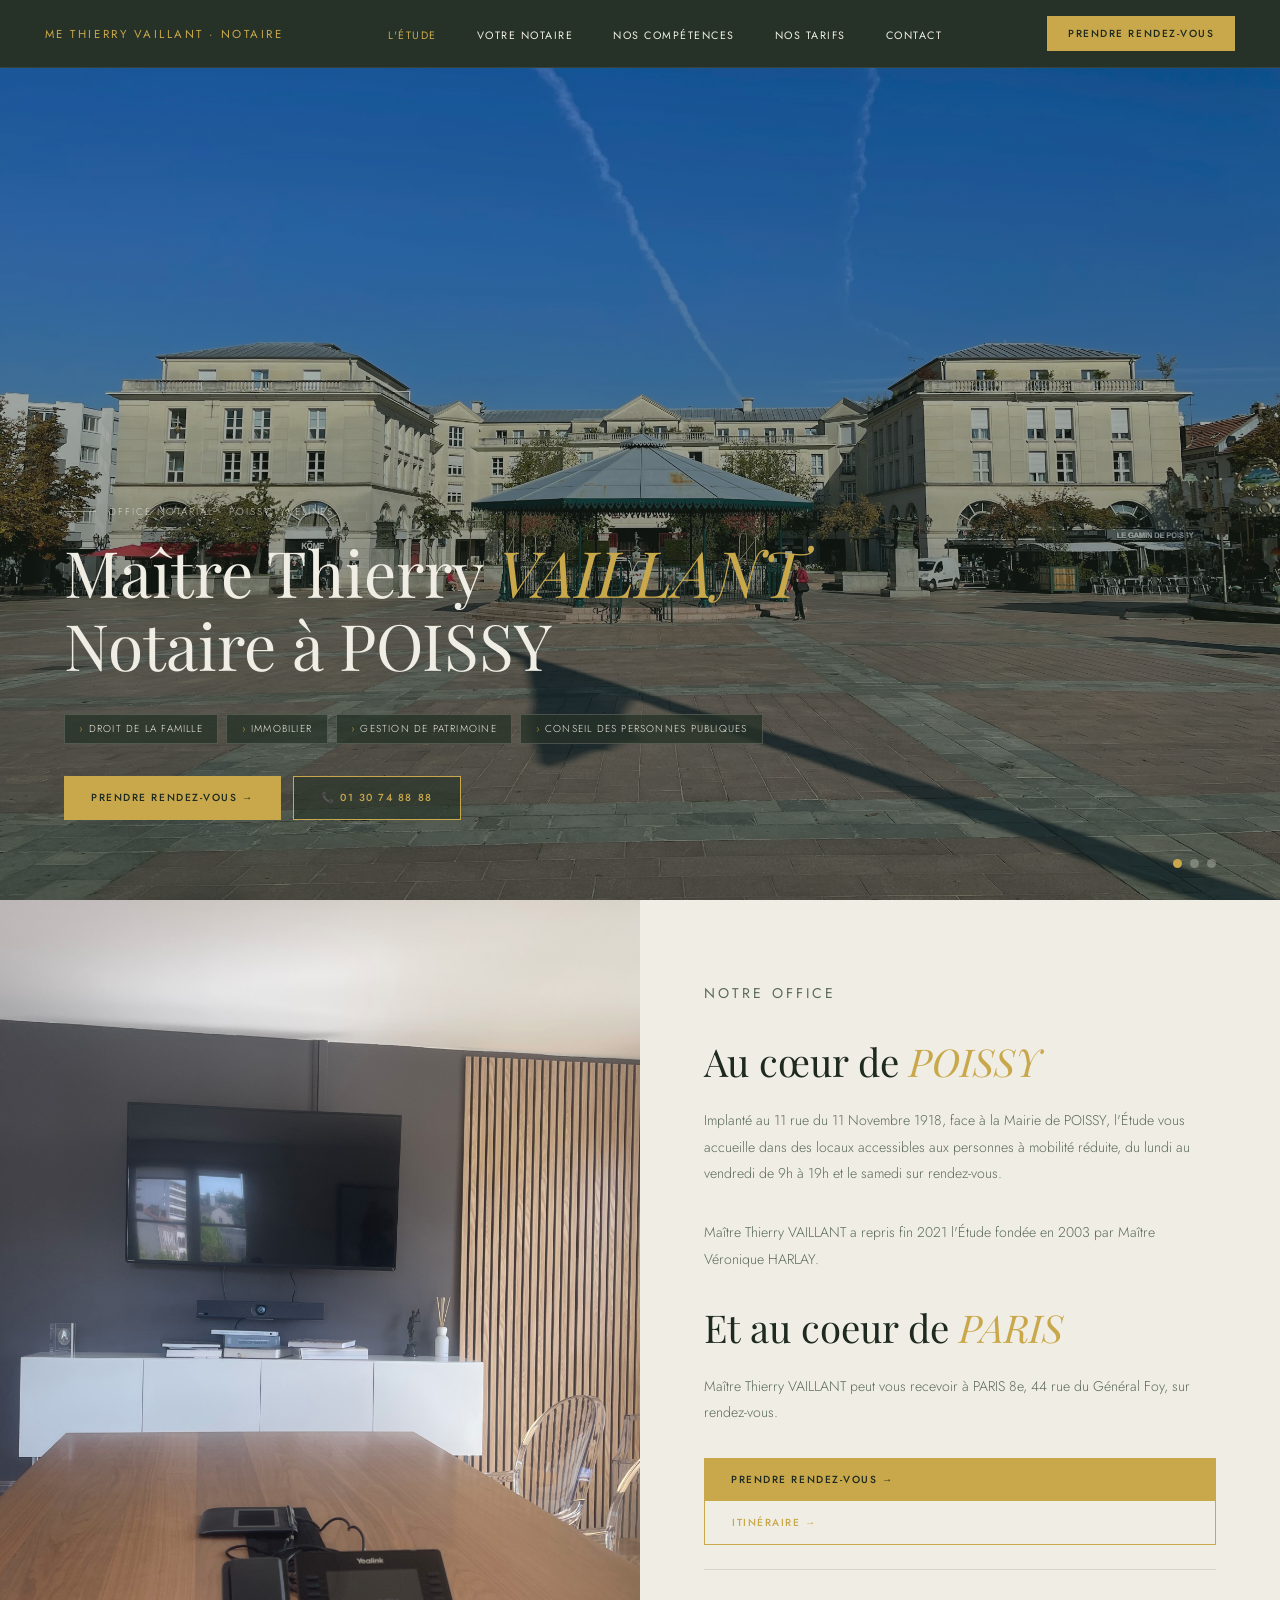
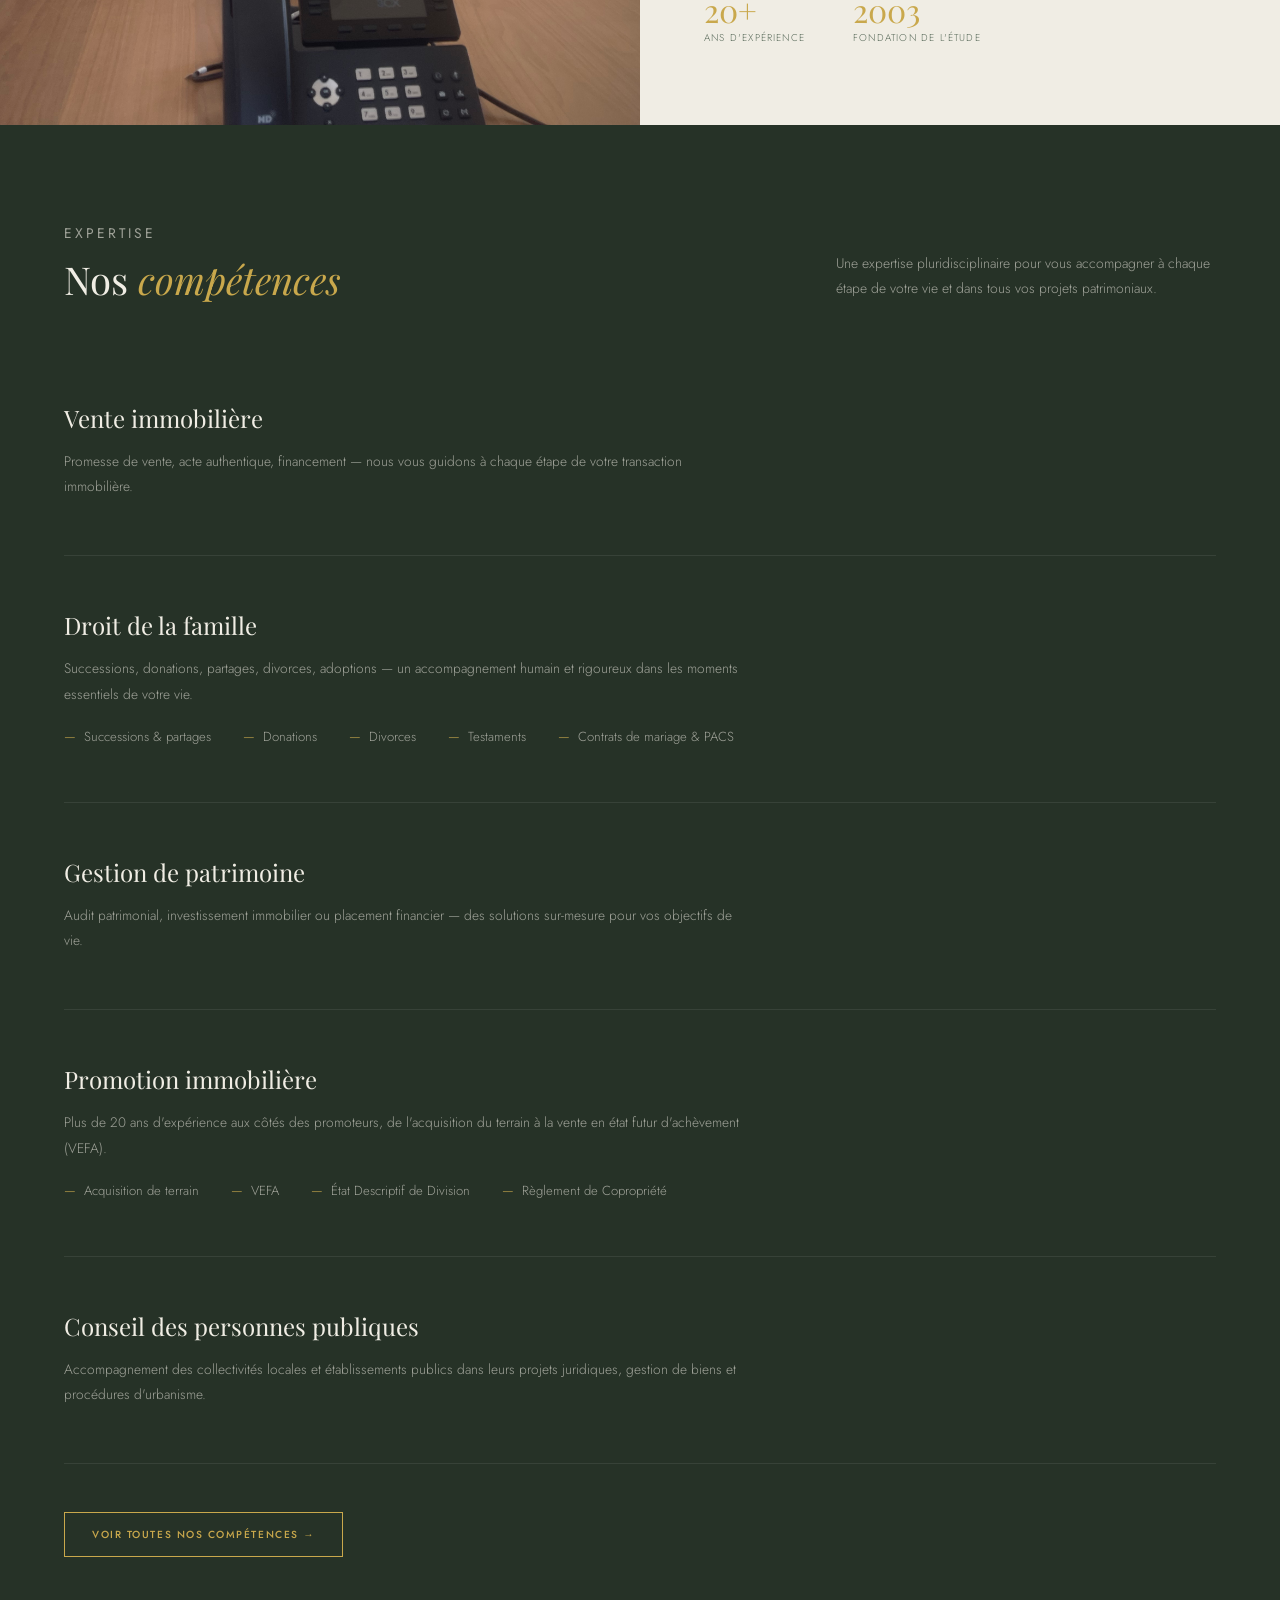
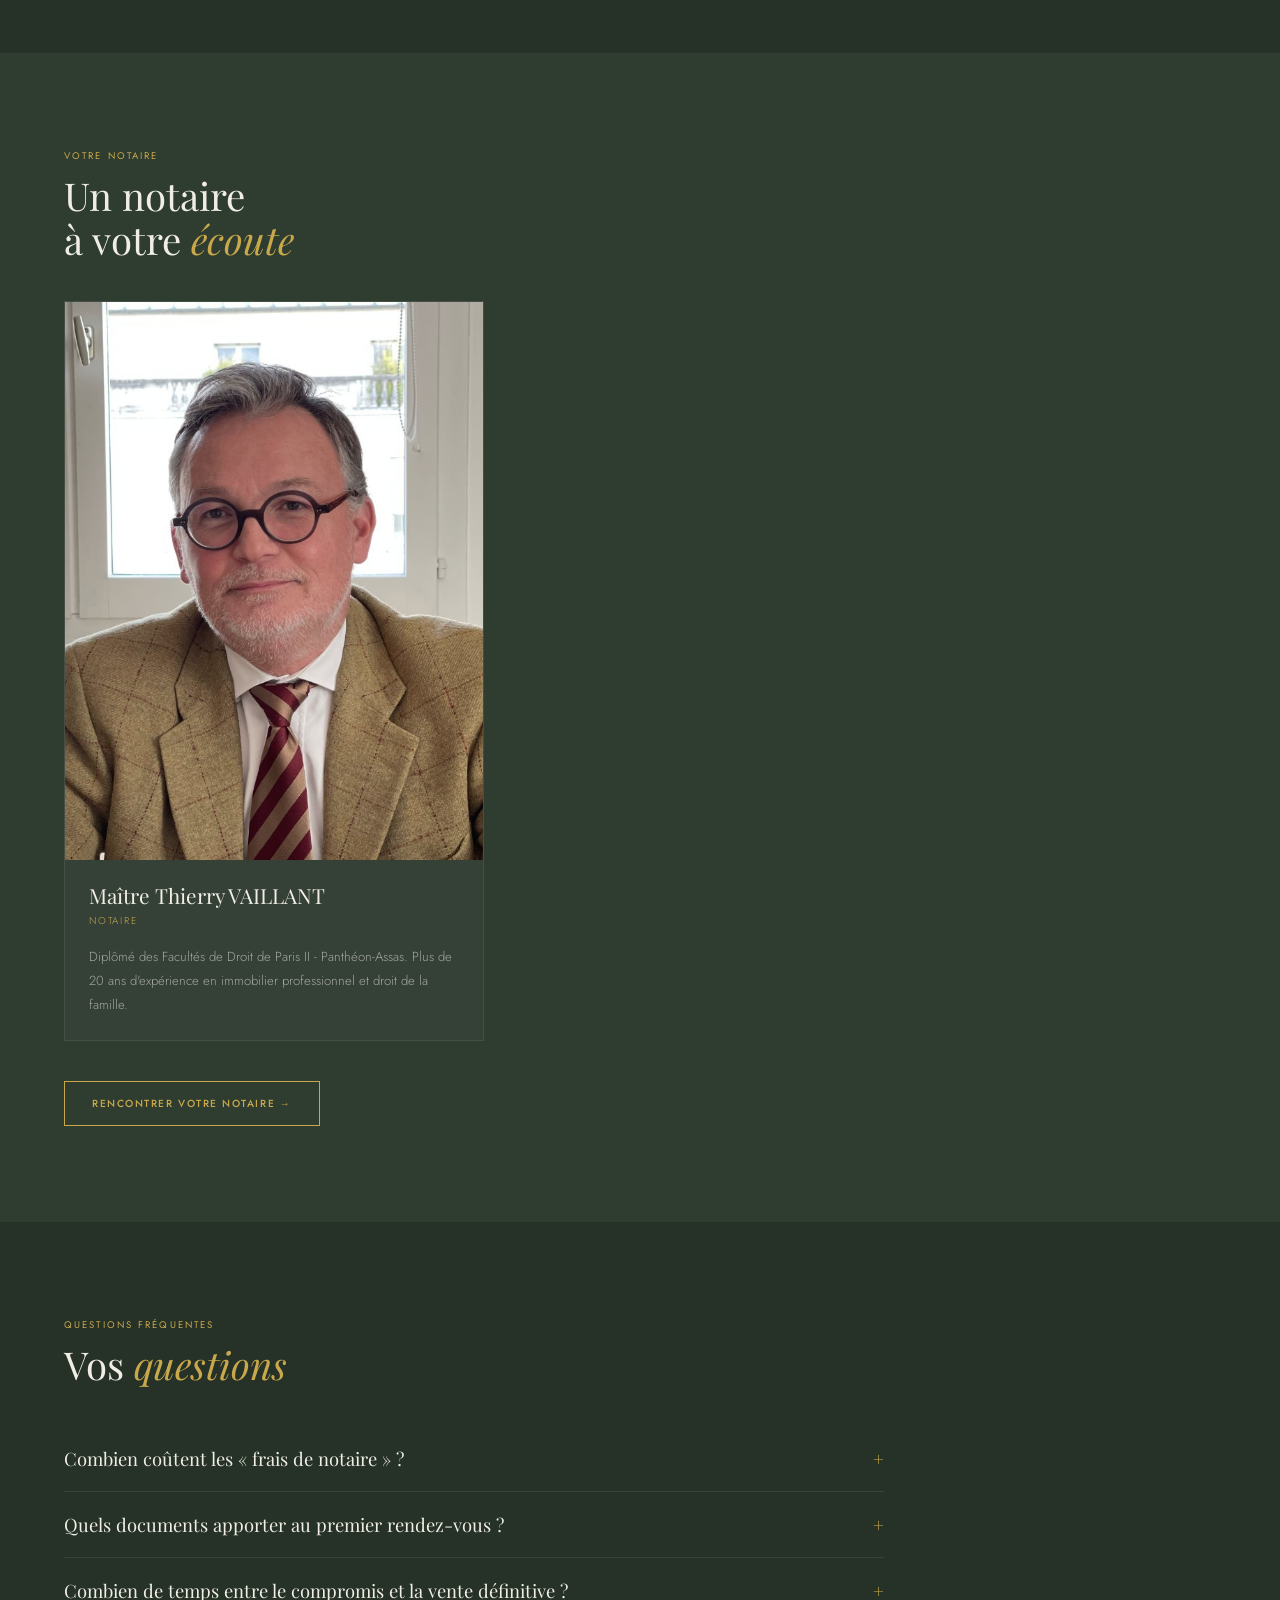
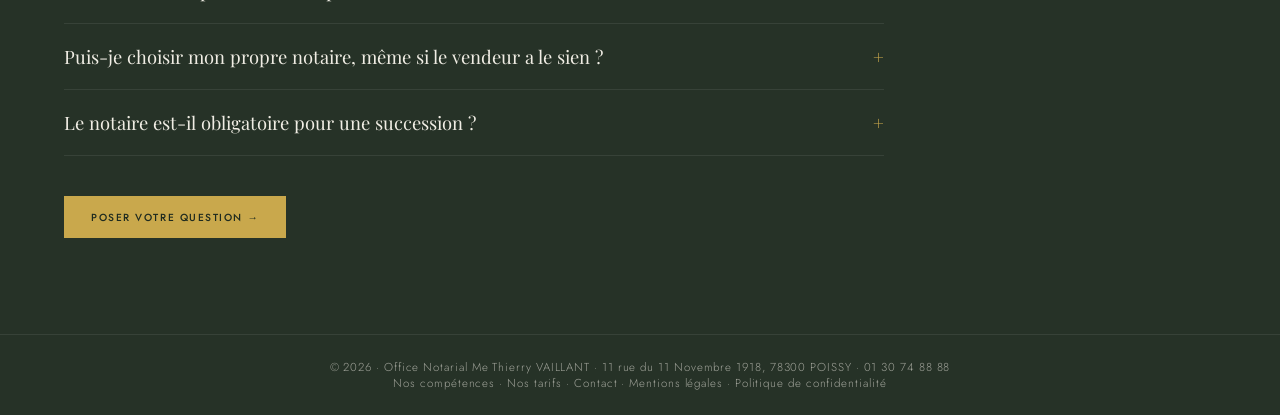
==== commit 4a72f647: "feat: change team" ====
--- a/index.html
+++ b/index.html
@@ -6,11 +6,17 @@
     <link rel="icon" type="image/png" href="favicon.png" />
     <link rel="apple-touch-icon" href="apple-touch-icon.png" />
     <title>Office Notarial de Me Thierry VAILLANT — Notaire à POISSY</title>
-    <meta name="description" content="Office notarial de Me Thierry VAILLANT à POISSY (78), face à la Mairie : immobilier, successions, donations, divorces, gestion de patrimoine. Rendez-vous à POISSY ou PARIS 8e." />
+    <meta
+      name="description"
+      content="Office notarial de Me Thierry VAILLANT à POISSY (78), face à la Mairie : immobilier, successions, donations, divorces, gestion de patrimoine. Rendez-vous à POISSY ou PARIS 8e."
+    />
     <link rel="canonical" href="https://www.vaillant-poissy.notaires.fr/" />
     <meta property="og:type" content="website" />
     <meta property="og:title" content="Office Notarial de Me Thierry VAILLANT — Notaire à POISSY" />
-    <meta property="og:description" content="Office notarial de Me Thierry VAILLANT à POISSY (78), face à la Mairie : immobilier, successions, donations, divorces, gestion de patrimoine. Rendez-vous à POISSY ou PARIS 8e." />
+    <meta
+      property="og:description"
+      content="Office notarial de Me Thierry VAILLANT à POISSY (78), face à la Mairie : immobilier, successions, donations, divorces, gestion de patrimoine. Rendez-vous à POISSY ou PARIS 8e."
+    />
     <meta property="og:url" content="https://www.vaillant-poissy.notaires.fr/" />
     <meta property="og:image" content="https://www.vaillant-poissy.notaires.fr/photos/og.jpg" />
     <meta name="twitter:card" content="summary_large_image" />
@@ -48,7 +54,7 @@
       <a href="index.html" class="nav-logo">Me Thierry VAILLANT · Notaire</a>
       <ul class="nav-links">
         <li><a href="index.html" class="active">L'étude</a></li>
-        <li><a href="equipe.html">L'équipe</a></li>
+        <li><a href="equipe.html">Votre notaire</a></li>
         <li><a href="competences.html">Nos compétences</a></li>
         <li><a href="tarifs.html">Nos tarifs</a></li>
         <li><a href="contact.html">Contact</a></li>
@@ -58,7 +64,7 @@
     </nav>
     <div class="mobile-menu" id="mob">
       <a href="index.html">L'étude</a>
-      <a href="equipe.html">L'équipe</a>
+      <a href="equipe.html">Votre notaire</a>
       <a href="competences.html">Nos compétences</a>
       <a href="tarifs.html">Nos tarifs</a>
       <a href="contact.html">Contact</a>
@@ -68,9 +74,15 @@
     <!-- HERO -->
     <div class="hero">
       <div class="hero-slides">
-        <div class="hero-slide active"><img src="./photos/office/outside.webp" alt="Façade de l'office notarial, rue du 11 Novembre 1918 à POISSY" /></div>
-        <div class="hero-slide"><img src="./photos/office/accueil.jpg" alt="Salle d'attente de l'étude avec vue sur la Mairie de POISSY" /></div>
-        <div class="hero-slide"><img src="./photos/office/sign.jpg" alt="Salle de signature lumineuse de l'étude" /></div>
+        <div class="hero-slide active">
+          <img src="./photos/office/outside.webp" alt="Façade de l'office notarial, rue du 11 Novembre 1918 à POISSY" />
+        </div>
+        <div class="hero-slide">
+          <img src="./photos/office/accueil.jpg" alt="Salle d'attente de l'étude avec vue sur la Mairie de POISSY" />
+        </div>
+        <div class="hero-slide">
+          <img src="./photos/office/sign.jpg" alt="Salle de signature lumineuse de l'étude" />
+        </div>
       </div>
       <div class="hero-bg"></div>
       <div class="hero-content">
@@ -200,10 +212,10 @@
       </div>
     </section>
 
-    <!-- NOTRE ÉQUIPE (vert moyen) -->
+    <!-- VOTRE NOTAIRE (vert moyen) -->
     <section class="sec-mid">
-      <p class="label">Notre équipe</p>
-      <h2>Des professionnels<br />à votre <span class="gold-italic">écoute</span></h2>
+      <p class="label">Votre notaire</p>
+      <h2>Un notaire<br />à votre <span class="gold-italic">écoute</span></h2>
       <div class="team-grid">
         <div class="team-card">
           <img src="./photos/team/2.jpeg" alt="Maître Thierry VAILLANT" />
@@ -216,17 +228,9 @@
             </p>
           </div>
         </div>
-        <div class="team-card">
-          <img src="./photos/team/1.png" alt="Aurélia SCHAAP" />
-          <div class="team-card-body">
-            <h3>Aurélia SCHAAP</h3>
-            <p class="role">Droit de la famille</p>
-            <p>Collaboratrice dédiée aux dossiers de droit de la famille, successions, donations et divorces.</p>
-          </div>
-        </div>
       </div>
       <div class="mt-md">
-        <a href="equipe.html" class="btn-outline">Rencontrer l'équipe →</a>
+        <a href="equipe.html" class="btn-outline">Rencontrer votre notaire →</a>
       </div>
     </section>
 
@@ -238,16 +242,16 @@
         <details>
           <summary>Combien coûtent les « frais de notaire » ?</summary>
           <p>
-            Lors d'un achat immobilier, les frais d'acquisition représentent environ 7 à 8 % du prix dans l'ancien et
-            2 à 3 % dans le neuf. Ils sont composés en grande partie d'impôts reversés à l'État et aux collectivités ;
-            la rémunération du notaire est fixée par un tarif réglementé. Voir <a href="tarifs.html">nos tarifs</a>.
+            Lors d'un achat immobilier, les frais d'acquisition représentent environ 7 à 8 % du prix dans l'ancien et 2
+            à 3 % dans le neuf. Ils sont composés en grande partie d'impôts reversés à l'État et aux collectivités ; la
+            rémunération du notaire est fixée par un tarif réglementé. Voir <a href="tarifs.html">nos tarifs</a>.
           </p>
         </details>
         <details>
           <summary>Quels documents apporter au premier rendez-vous ?</summary>
           <p>
-            Une pièce d'identité, et selon votre situation votre livret de famille, votre contrat de mariage ou de
-            PACS, ainsi que tout document lié à votre dossier (titre de propriété, compromis, testament…). Nous vous
+            Une pièce d'identité, et selon votre situation votre livret de famille, votre contrat de mariage ou de PACS,
+            ainsi que tout document lié à votre dossier (titre de propriété, compromis, testament…). Nous vous
             transmettons la liste précise lors de la prise de rendez-vous.
           </p>
         </details>
@@ -268,8 +272,8 @@
         <details>
           <summary>Le notaire est-il obligatoire pour une succession ?</summary>
           <p>
-            Oui dès que la succession comprend un bien immobilier, ou en présence d'un testament ou d'une donation
-            entre époux. Dans les autres cas, il reste vivement conseillé pour sécuriser le partage.
+            Oui dès que la succession comprend un bien immobilier, ou en présence d'un testament ou d'une donation entre
+            époux. Dans les autres cas, il reste vivement conseillé pour sécuriser le partage.
             <a href="competences.html">Découvrir notre accompagnement en droit de la famille</a>.
           </p>
         </details>
@@ -296,4 +300,3 @@
     <script src="js/hero-slider.js"></script>
   </body>
 </html>
-
--- a/css/home.css
+++ b/css/home.css
@@ -118,7 +118,7 @@
 /* ── TEAM PREVIEW ── */
 .team-grid {
   display: grid;
-  grid-template-columns: 1fr 1fr;
+  grid-template-columns: minmax(0, 420px);
   gap: 1.5rem;
   margin-top: 2.5rem;
 }
